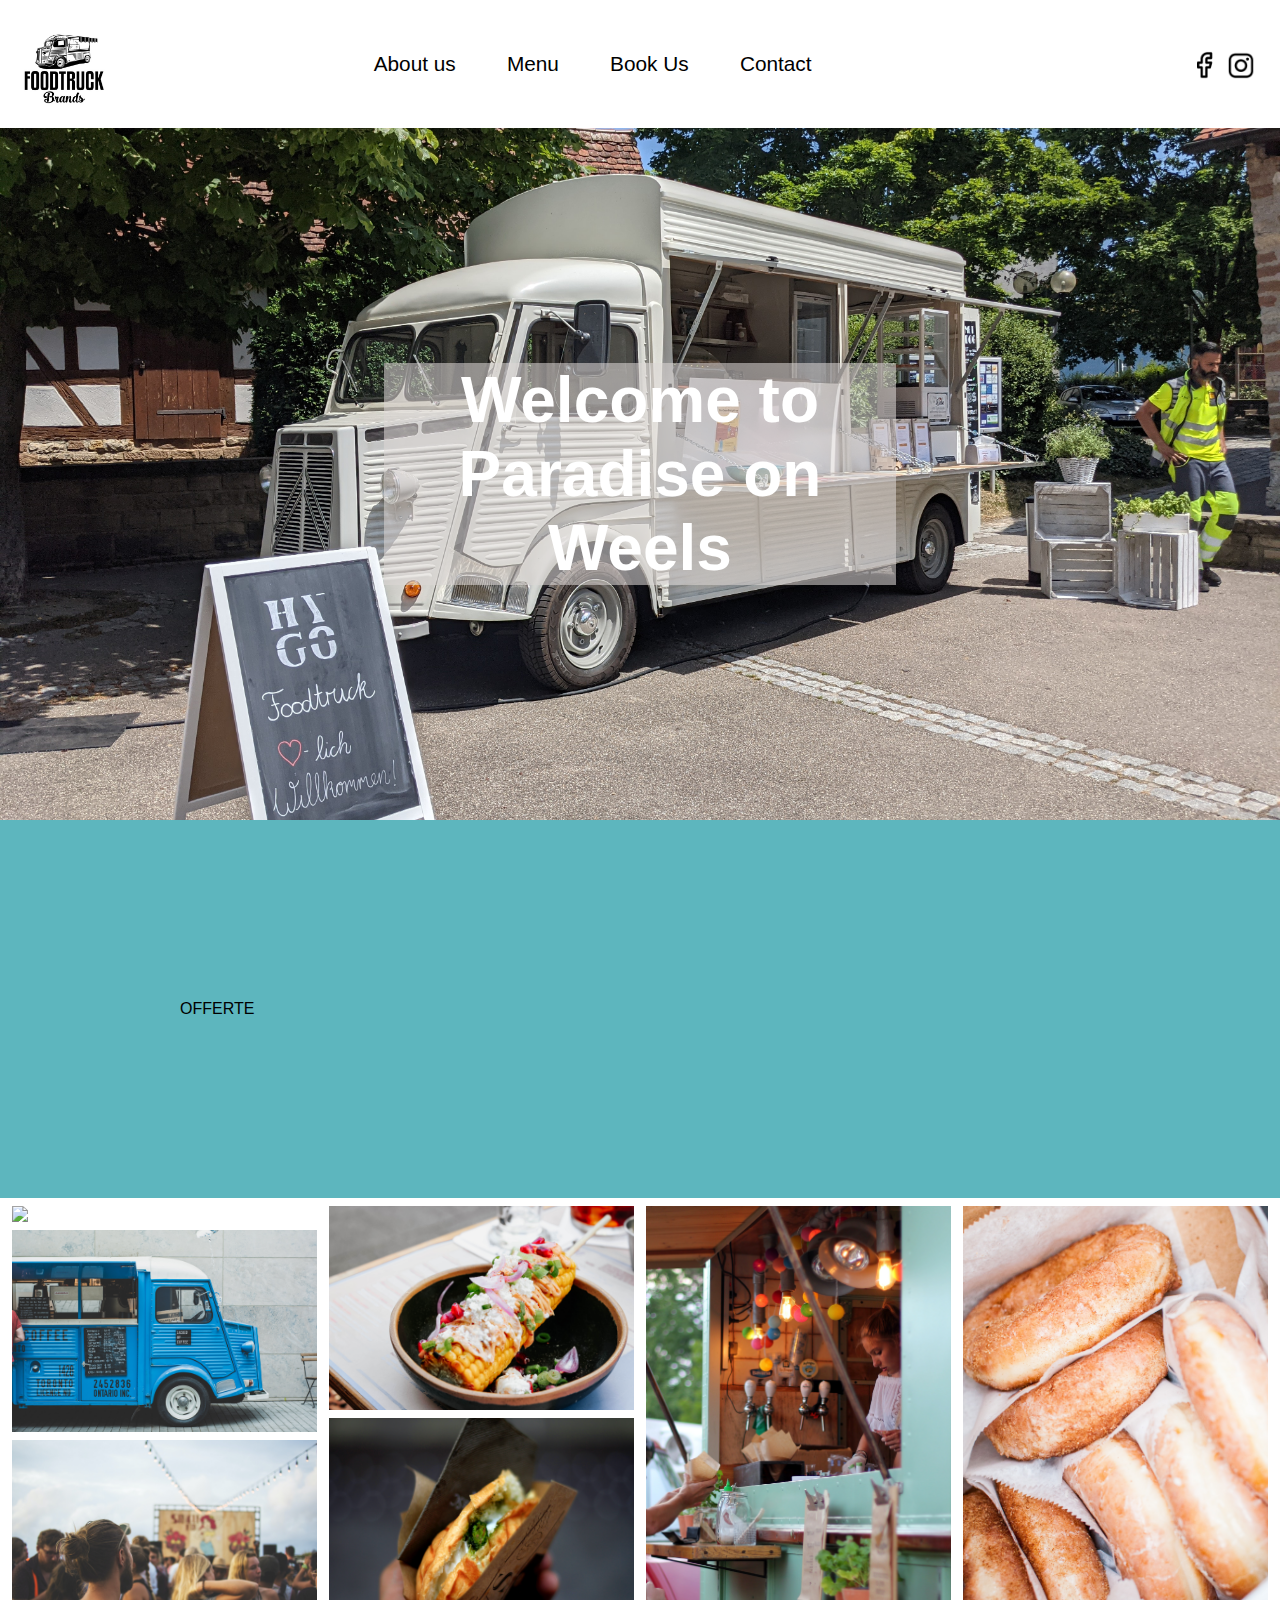
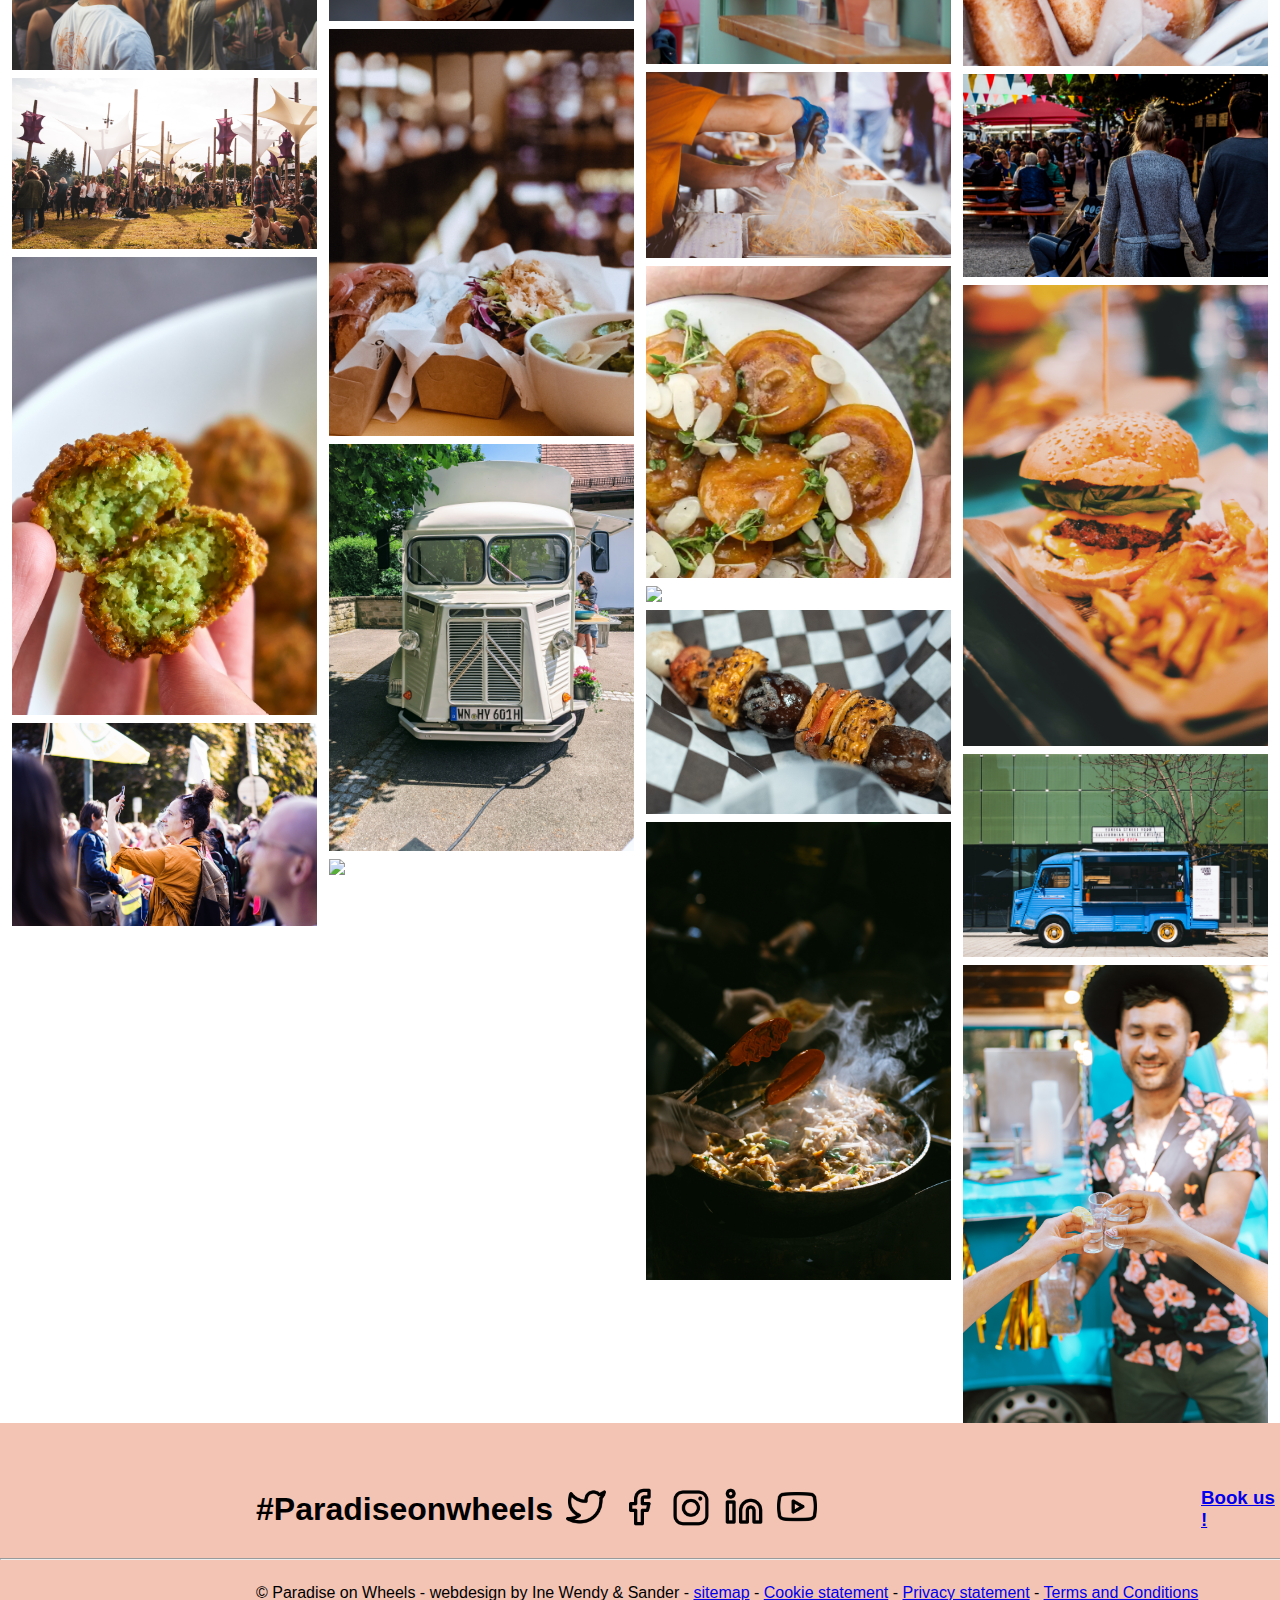
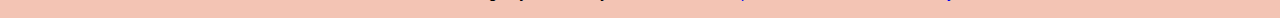
==== AboutUs.html @ 6e9f5b01 "added footer" ====
<!DOCTYPE html>
<html lang="en">
<head>
    <meta charset="UTF-8">
    <meta http-equiv="X-UA-Compatible" content="IE=edge">
    <meta name="viewport" content="width=device-width, initial-scale=1.0">
    <title>About Us</title>
    <link rel="stylesheet" href="Stylesheets/style.css">
    <link rel="stylesheet" href="Stylesheets/AboutUs.css">
</head>
<body>
    <header>
        <div class="flex">
            <img src="Assets/logovoornu.jpg" alt="logo" class="logo">
            <nav>
                <!--icon of logo voor home hier-->
                <a href="AboutUs.html">About us</a>
                <a href ="Menu.html">Menu</a>
                <a href="BookUs.html">Book Us</a>
                <a href="Contact.html">Contact</a>
                <div class="icons">
                    <a href="https://www.facebook.com" target="_blank"><img src="Assets/facebook.png" alt="facebook icon"></a>
                    <a href="https://www.instagram.com" target="_blank"><img src="Assets/instagram.png" alt="instagram icon"></a>
                </div>
            </nav>
        </div>
        <div id="headerpic">
            <h1>Welcome to Paradise on Weels</h1>
        </div>
    </header>
    
    <div class="offerte">
        OFFERTE
    </div>
    
    <!-- sfeer foto's-->
   
    <div class="row">
        <div class="column">
          <img src="Assets/oliver-sjostrom-QXVxgECGUsA-unsplash.jpg">
          <img src="Assets/nick-hillier-ozKgHSxluxQ-unsplash.jpg">
          <img src="Assets/marvin-meyer-IB5bld_weak-unsplash.jpg">
          <img src="Assets/lukas-eggers-FeZONkznico-unsplash.jpg">
          <img src="Assets/anton-AYzrPU_zy7E-unsplash.jpg">
          <img src="Assets/pauline-loroy-0M-e5upldIE-unsplash.jpg">
        </div>
        <div class="column">
          <img src="Assets/micheile-dot-com-0fyS-gk0h4w-unsplash.jpg">
          <img src="Assets/lluis-domingo-z5UMFvTVXZg-unsplash.jpg">
          <img src="Assets/rehina-sultanova-YixJ3oRHlVc-unsplash.jpg">
          <img src="Assets/foodtruck2.jpg">
          <img src="Assets/pexels-rodnae-productions-5779888.jpg">
        </div>
        <div class="column">
          <img src="Assets/micheile-dot-com-7NFwwp-vZk8-unsplash.jpg">
          <img src="Assets/clem-onojeghuo-wiyl0_FGGKo-unsplash.jpg">
          <img src="Assets/41822e-7b5bba383ef94031ade95fb00c6cf876-mv2.jpg">
          <img src="Assets/dimitri-photography-jMgoWJKnBcw-unsplash.jpg">
          <img src="Assets/pexels-rodnae-productions-5779822.jpg">
          <img src="Assets/pexels-daria-shevtsova-3626606.jpg">
        </div>
        <div class="column">
          <img src="Assets/james-trenda-vLHM7e8Bsck-unsplash.jpg">
          <img src="Assets/nataniel-susantoputra-rJctOLt1CAQ-unsplash.jpg">
          <img src="Assets/al-nik-K0mrkZiTbfQ-unsplash.jpg">
          <img src="Assets/revolt-geeZzrAXyMQ-unsplash.jpg">
          <img src="Assets/pexels-mikhail-nilov-8920154.jpg">

        </div>
      </div>
    <footer>
      <div class="footerTop">
        
          
            <h1>#Paradiseonwheels</h1>
            <a href="https://www.twitter.com" target="_blank"><img src="Assets/twitter_social_icon.png" alt="Twitter icon"></a>
            <a href="https://www.facebook.com" target="_blank"><img src="Assets/facebook.png" alt="facebook icon"></a>
            <a href="https://www.instagram.com" target="_blank"><img src="Assets/instagram.png" alt="instagram icon"></a>
            <a href="https://www.linkedin.com" target="_blank"><img src="Assets/linkedin_social_icon.png" alt="Linkedin icon"></a>
            <a href="https://www.youtube.com" target="_blank"><img src="Assets/youtube_video_icon.png" alt="youtube icon"></a>
            <a href="BookUs.html"><h3>Book us !</h3></a>
            
          
          
            
          
        
      </div>
      <hr>
      <div class="footerBottom">
        <p>	&#169; Paradise on Wheels - webdesign by Ine Wendy 	&#38; Sander 	&#45;
          <a href="#">sitemap</a> 	&#45; <a href="#">Cookie statement</a> 	&#45; <a href="#">Privacy statement</a> 	&#45; 
          <a href="#">Terms and Conditions</a>
        </p>
      </div>
    </footer>
      
      
</body>
</html>
---- Stylesheets/style.css ----
body {
  scroll-behavior: smooth;
  margin: 0;
  font-family: Roboto, sans-serif;
  /*footer{
      padding-top: 1%;
      color: rgba(115, 22, 41, 0.707);
      background-color: white;
      ul{
          margin-left: auto;
          margin-right: auto;
          width: 55%;
          li{
              list-style: none;
              margin-left: 10%;
              display: inline;
          }
      }
      div{
          margin-left: auto;
          margin-right: auto;
          width: 14%;
          img{
          width: 20%;
          }

      }
      p{
          text-align: center;
          color: black;
      }
  }*/
}
body header {
  width: 100%;
}
body header .flex {
  display: flex;
}
body header img {
  width: 35%;
  margin-right: 10%;
}
body header nav {
  width: 80%;
  margin-left: 7%;
  padding-top: 4%;
}
body header nav a {
  text-decoration: none;
  color: black;
  margin-left: 1%;
  padding: 2%;
  font-size: 1.3em;
}
body header nav a:hover {
  background-color: rgb(218, 84, 85);
  color: white;
  border-radius: 10%;
}
body header nav .icons {
  float: right;
  width: 10%;
}
body header nav .icons img {
  width: 30%;
  padding: 0;
  margin: 0;
  margin-left: 0.5%;
}
body header h1 {
  color: white;
  font-weight: 600;
  background-color: rgba(219, 214, 212, 0.569);
  font-size: 4em;
  text-align: center;
  margin-right: auto;
  margin-left: auto;
  width: 40%;
}
body header #headerpic {
  padding-top: 15%;
  background-image: url(../Assets/foodtruck.jpeg);
  min-height: 500px;
  background-attachment: fixed;
  background-position: center;
  background-repeat: no-repeat;
  background-size: cover;
}
body header #headerpic img {
  width: 5%;
  margin-left: auto;
  margin-right: auto;
  display: block;
}
body section {
  background-color: rgb(243, 196, 180);
  height: 600px;
  margin-top: 0;
  padding-top: 2%;
}
body section h2 {
  margin-top: 15%;
  color: white;
  width: 30%;
  margin-left: auto;
  margin-right: auto;
  border-bottom: 1px solid;
  text-align: center;
  font-size: 2.4em;
}
body section p {
  width: 75%;
  padding-top: 2%;
  margin: 0 auto;
  text-align: center;
}/*# sourceMappingURL=style.css.map */
---- Stylesheets/AboutUs.css ----
body .logo {
  width: 10%;
}
body .offerte {
  background-color: rgb(93, 182, 190);
  width: 100%;
  padding: 20vh;
}
body .row {
  margin: 0;
  display: flex;
  flex-wrap: wrap;
  padding: 0 4px;
  justify-content: space-evenly;
  /* Responsive layout - makes a two column-layout instead of four columns */
  /* Responsive layout - makes the two columns stack on top of each other instead of next to each other */
}
body .row .column {
  flex: 25%;
  max-width: 24%;
  padding: 0 4px;
}
body .row .column img {
  margin-top: 8px;
  vertical-align: middle;
  width: 100%;
}
@media screen and (max-width: 800px) {
  body .row .column {
    flex: 50%;
    max-width: 50%;
  }
  body .row .column img {
    margin-top: 8px;
    vertical-align: middle;
    width: 100%;
  }
}
@media screen and (max-width: 600px) {
  body .row .column {
    flex: 100%;
    max-width: 100%;
  }
  body .row .column img {
    margin-top: 8px;
    vertical-align: middle;
    width: 100%;
  }
}
body footer {
  display: flex;
  flex-direction: column;
  padding-top: 5vh;
  background-color: rgb(243, 196, 180);
}
body footer .footerTop {
  display: flex;
  flex-direction: row;
  vertical-align: middle;
  align-items: center;
  margin-left: 20vw;
}
body footer .footerTop a img {
  width: 40px;
  padding-left: 1vw;
}
body footer .footerTop h3 {
  margin-left: 30vw;
}
body footer hr {
  width: 100%;
  color: rgb(93, 182, 190);
}
body footer .footerBottom {
  display: flex;
  flex-direction: row;
  margin-left: 20vw;
}/*# sourceMappingURL=AboutUs.css.map */
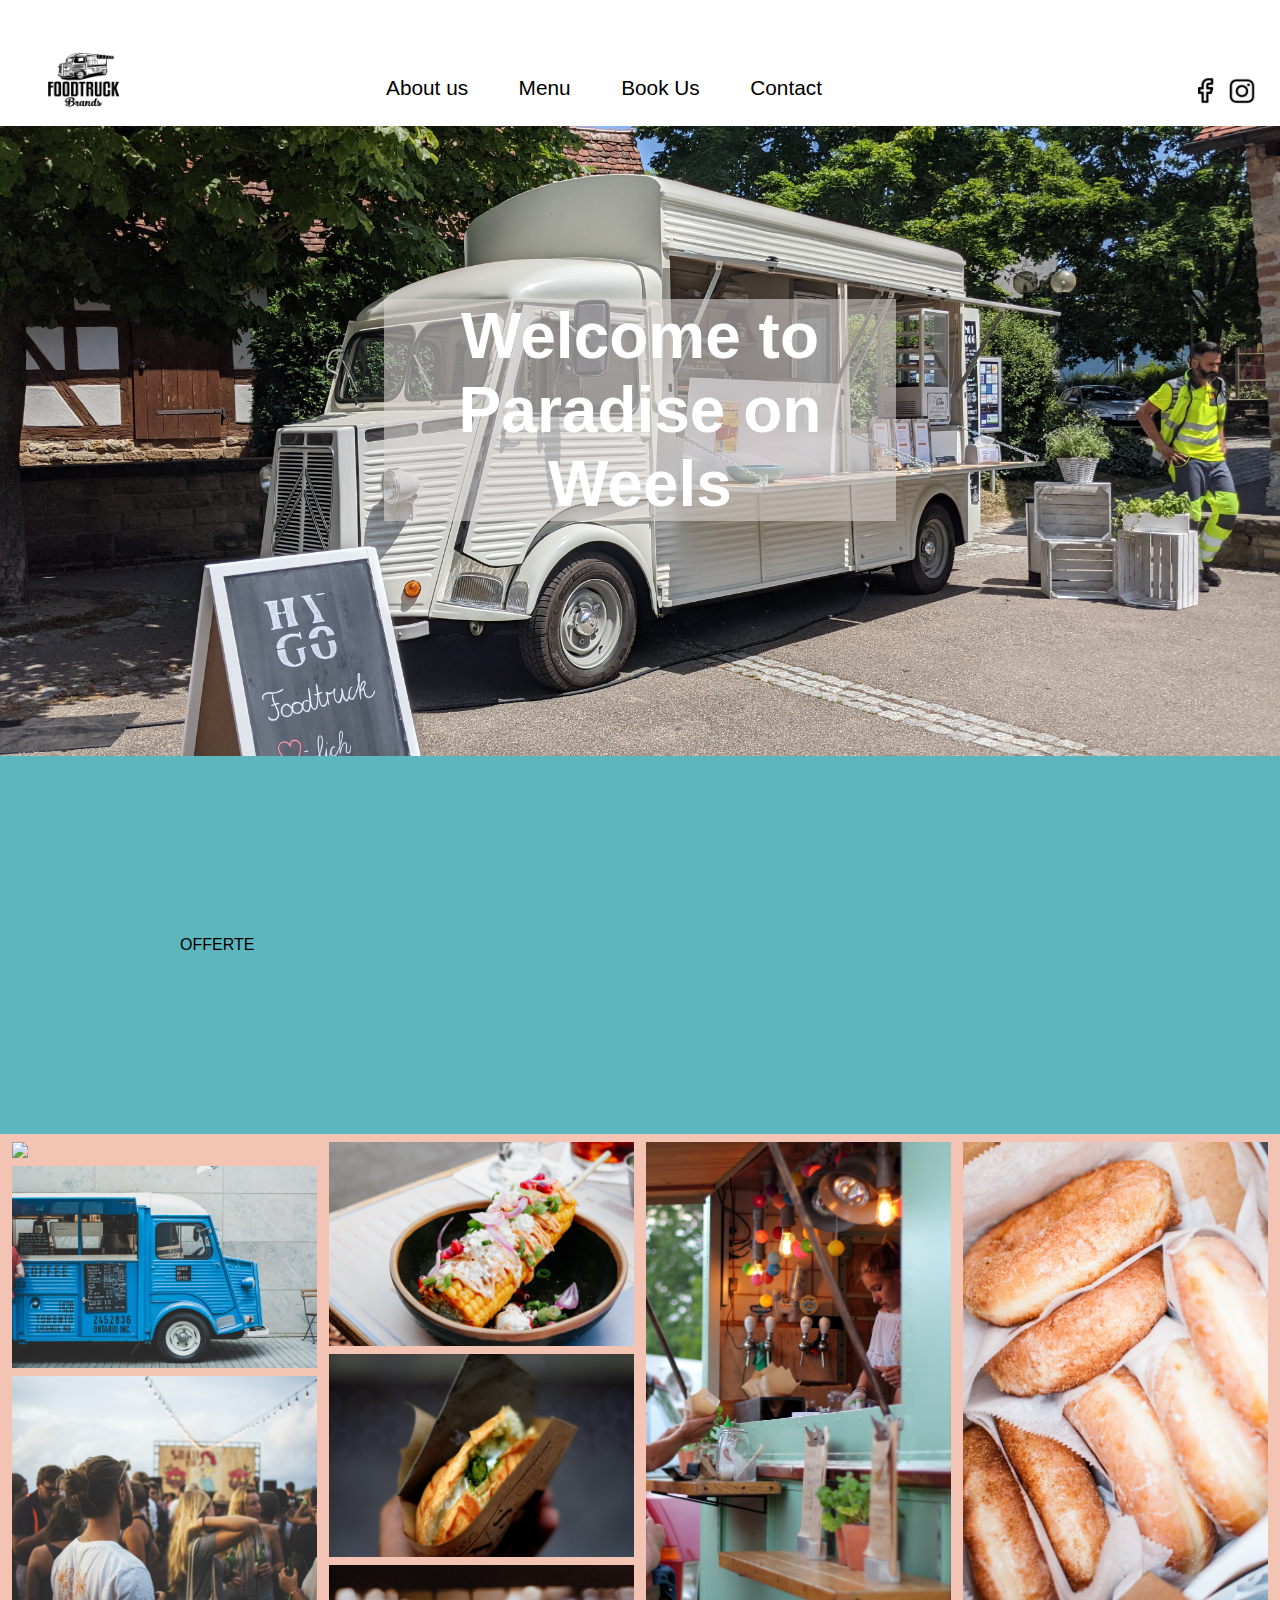
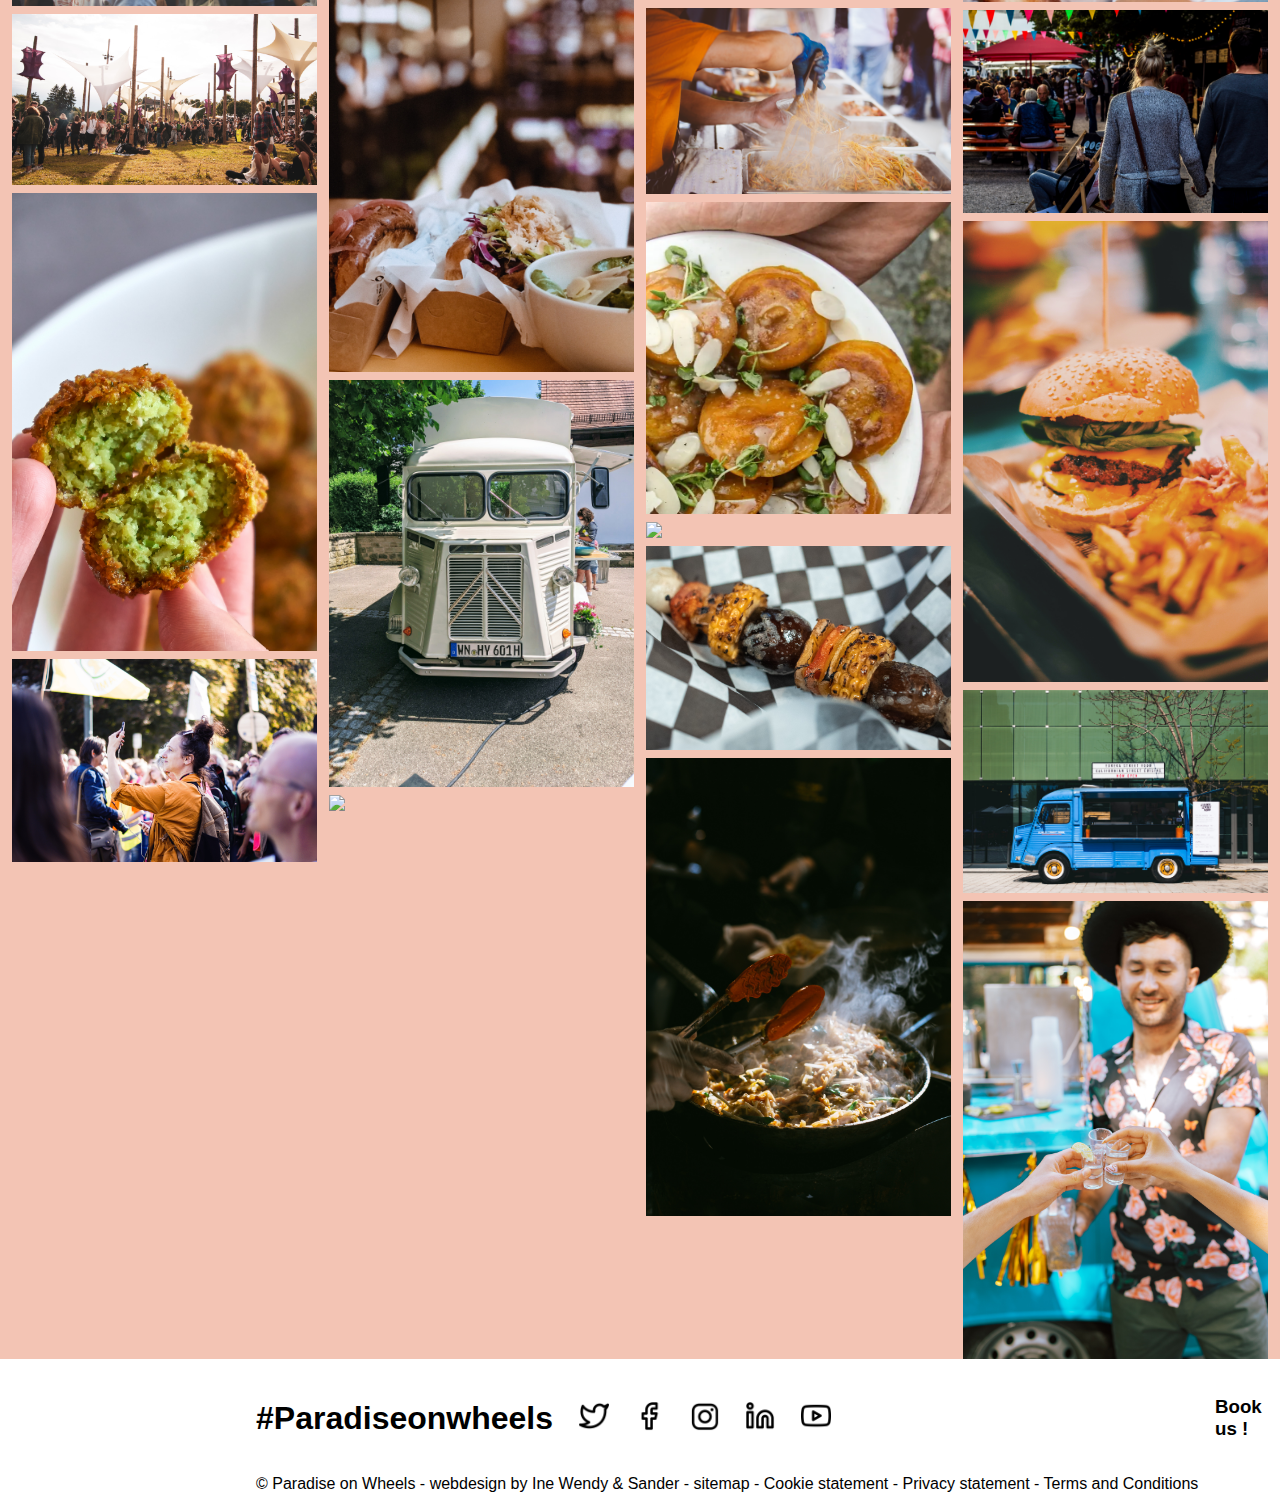
==== commit caf2af4e: "edit footer" ====
--- a/AboutUs.html
+++ b/AboutUs.html
@@ -79,14 +79,9 @@
             <a href="https://www.linkedin.com" target="_blank"><img src="Assets/linkedin_social_icon.png" alt="Linkedin icon"></a>
             <a href="https://www.youtube.com" target="_blank"><img src="Assets/youtube_video_icon.png" alt="youtube icon"></a>
             <a href="BookUs.html"><h3>Book us !</h3></a>
-            
-          
-          
-            
-          
+        
         
       </div>
-      <hr>
       <div class="footerBottom">
         <p>	&#169; Paradise on Wheels - webdesign by Ine Wendy 	&#38; Sander 	&#45;
           <a href="#">sitemap</a> 	&#45; <a href="#">Cookie statement</a> 	&#45; <a href="#">Privacy statement</a> 	&#45; 
--- a/Stylesheets/style.css
+++ b/Stylesheets/style.css
@@ -1,5 +1,4 @@
 body {
-  scroll-behavior: smooth;
   margin: 0;
   font-family: Roboto, sans-serif;
   /*footer{
@@ -36,9 +35,15 @@
 }
 body header .flex {
   display: flex;
+  position: fixed;
+  background-color: white;
+  margin-top: 0;
+  padding-top: 2%;
+  height: 100px;
 }
 body header img {
-  width: 35%;
+  width: 24%;
+  padding-left: 2%;
   margin-right: 10%;
 }
 body header nav {
@@ -79,7 +84,7 @@
   width: 40%;
 }
 body header #headerpic {
-  padding-top: 15%;
+  padding-top: 20%;
   background-image: url(../Assets/foodtruck.jpeg);
   min-height: 500px;
   background-attachment: fixed;
--- a/Stylesheets/AboutUs.css
+++ b/Stylesheets/AboutUs.css
@@ -12,6 +12,7 @@
   flex-wrap: wrap;
   padding: 0 4px;
   justify-content: space-evenly;
+  background-color: rgb(243, 196, 180);
   /* Responsive layout - makes a two column-layout instead of four columns */
   /* Responsive layout - makes the two columns stack on top of each other instead of next to each other */
 }
@@ -50,8 +51,7 @@
 body footer {
   display: flex;
   flex-direction: column;
-  padding-top: 5vh;
-  background-color: rgb(243, 196, 180);
+  padding-top: 2vh;
 }
 body footer .footerTop {
   display: flex;
@@ -60,19 +60,23 @@
   align-items: center;
   margin-left: 20vw;
 }
+body footer .footerTop a {
+  text-decoration: none;
+  color: black;
+}
 body footer .footerTop a img {
-  width: 40px;
-  padding-left: 1vw;
+  width: 30px;
+  padding-left: 2vw;
 }
 body footer .footerTop h3 {
   margin-left: 30vw;
-}
-body footer hr {
-  width: 100%;
-  color: rgb(93, 182, 190);
 }
 body footer .footerBottom {
   display: flex;
   flex-direction: row;
   margin-left: 20vw;
+}
+body footer .footerBottom a {
+  text-decoration: none;
+  color: black;
 }/*# sourceMappingURL=AboutUs.css.map */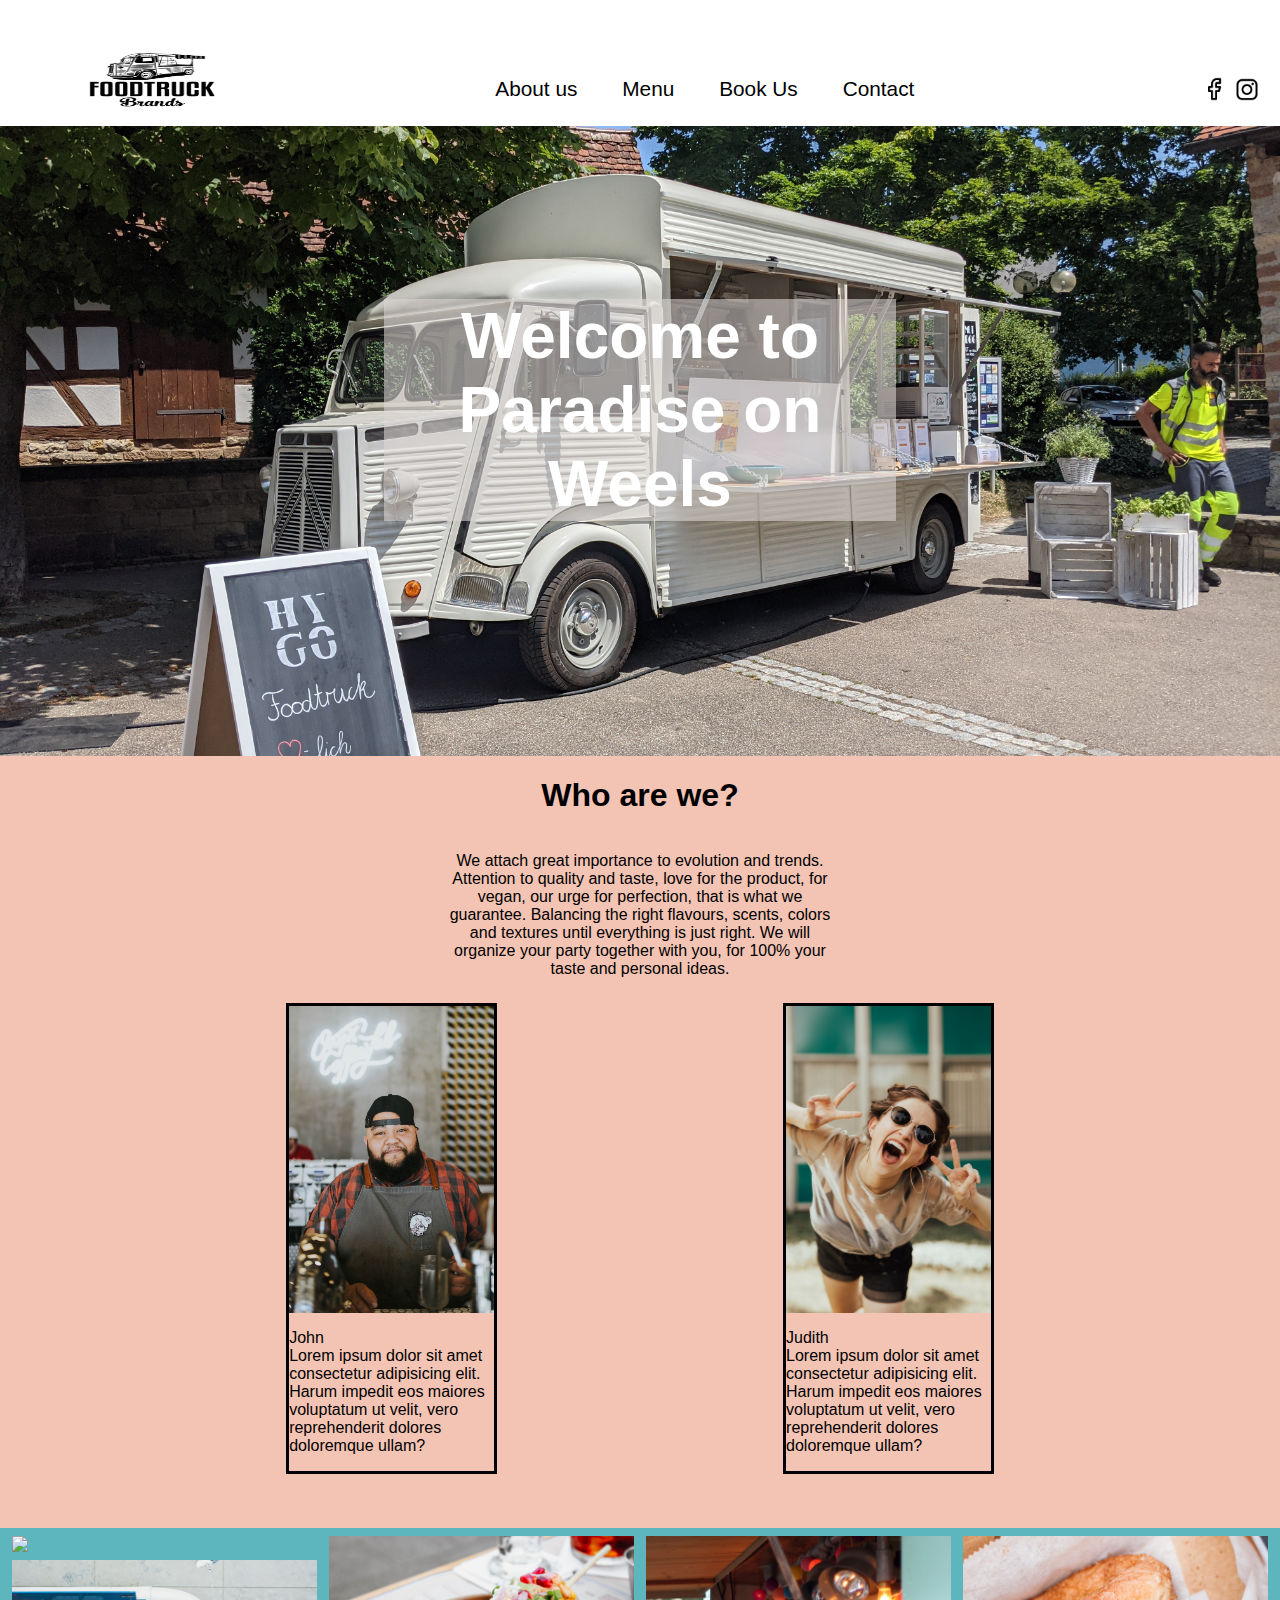
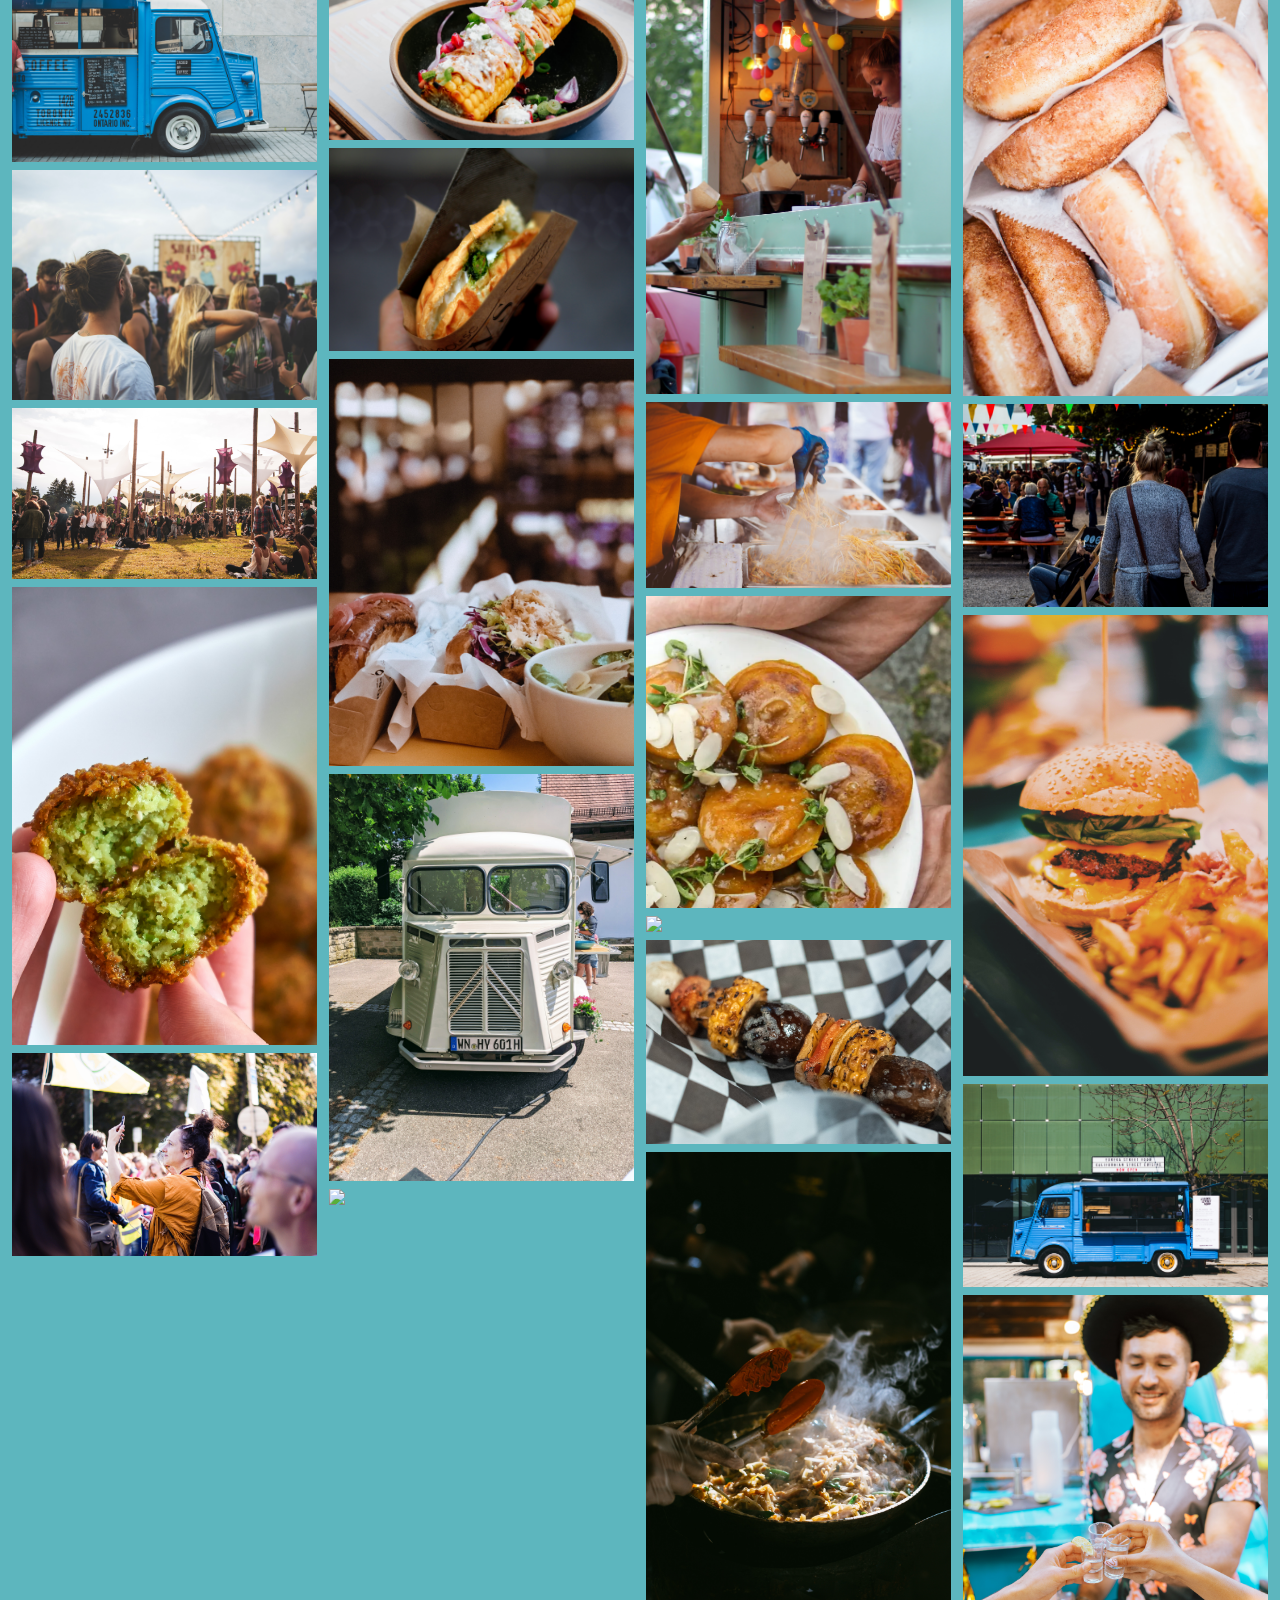
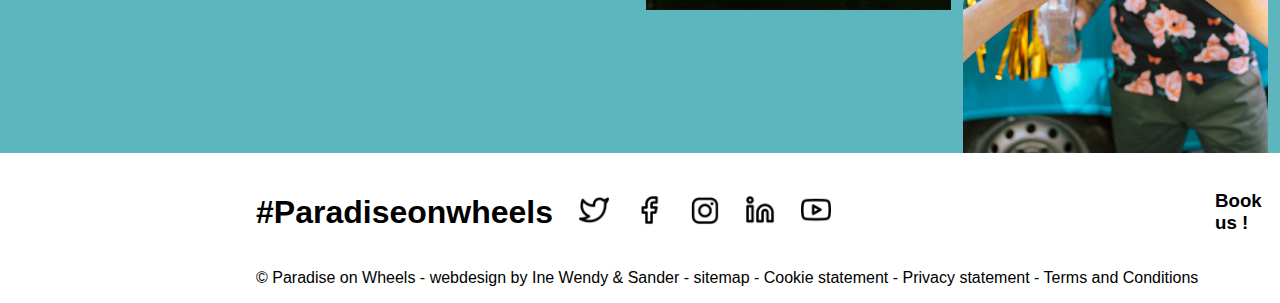
==== commit 9714bedb: "added text about us" ====
--- a/AboutUs.html
+++ b/AboutUs.html
@@ -28,9 +28,22 @@
             <h1>Welcome to Paradise on Weels</h1>
         </div>
     </header>
-    
-    <div class="offerte">
-        OFFERTE
+
+    <div class="whoAreWe">
+      <h1 class="aboutTitle">Who are we?</h1>
+      <p class="aboutText">We attach great importance to evolution and trends. Attention to quality and taste, love for the product, for vegan, our urge for perfection, that is what we guarantee. Balancing the right flavours, scents, colors and textures until everything is just right. We will organize your party together with you, for 100% your taste and personal ideas.</p>
+      <div class="cardSpace">
+        <div class="personCard">
+          <img src="Assets/brooke-cagle-WfV4KscvvBQ-unsplash.jpg" alt="The chef">
+          <p><span>John</span><br> Lorem ipsum dolor sit amet consectetur adipisicing elit. Harum impedit eos maiores voluptatum ut velit, vero reprehenderit dolores doloremque ullam?</p> 
+        </div>
+        <div class="personCard">
+          <img src="Assets/brooke-cagle-oTweoxMKdkA-unsplash.jpg" alt="The chef">
+          <p><span>Judith</span><br> Lorem ipsum dolor sit amet consectetur adipisicing elit. Harum impedit eos maiores voluptatum ut velit, vero reprehenderit dolores doloremque ullam?</p>
+        </div>
+      </div>
+      
+      
     </div>
     
     <!-- sfeer foto's-->
--- a/Stylesheets/style.css
+++ b/Stylesheets/style.css
@@ -2,38 +2,42 @@
   margin: 0;
   font-family: Roboto, sans-serif;
   /*footer{
-      padding-top: 1%;
-      color: rgba(115, 22, 41, 0.707);
-      background-color: white;
-      ul{
-          margin-left: auto;
-          margin-right: auto;
-          width: 55%;
-          li{
-              list-style: none;
-              margin-left: 10%;
-              display: inline;
-          }
-      }
-      div{
-          margin-left: auto;
-          margin-right: auto;
-          width: 14%;
-          img{
-          width: 20%;
-          }
+            padding-top: 1%;
+            color: rgba(115, 22, 41, 0.707);
+            background-color: white;
+            ul{
+                margin-left: auto;
+                margin-right: auto;
+                width: 55%;
+                li{
+                    list-style: none;
+                    margin-left: 10%;
+                    display: inline;
+                }
+            }
+            div{
+                margin-left: auto;
+                margin-right: auto;
+                width: 14%;
+                img{
+                width: 20%;
+                }
 
-      }
-      p{
-          text-align: center;
-          color: black;
-      }
-  }*/
+            }
+            p{
+                text-align: center;
+                color: black;
+            }
+        }*/
 }
+
 body header {
   width: 100%;
 }
+
 body header .flex {
+  display: -webkit-box;
+  display: -ms-flexbox;
   display: flex;
   position: fixed;
   background-color: white;
@@ -41,16 +45,19 @@
   padding-top: 2%;
   height: 100px;
 }
-body header img {
-  width: 24%;
-  padding-left: 2%;
+
+body header .logo {
+  width: 20%;
+  padding-left: 4%;
   margin-right: 10%;
 }
+
 body header nav {
   width: 80%;
   margin-left: 7%;
   padding-top: 4%;
 }
+
 body header nav a {
   text-decoration: none;
   color: black;
@@ -58,21 +65,25 @@
   padding: 2%;
   font-size: 1.3em;
 }
+
 body header nav a:hover {
-  background-color: rgb(218, 84, 85);
+  background-color: #da5455;
   color: white;
   border-radius: 10%;
 }
+
 body header nav .icons {
   float: right;
   width: 10%;
 }
+
 body header nav .icons img {
   width: 30%;
   padding: 0;
   margin: 0;
   margin-left: 0.5%;
 }
+
 body header h1 {
   color: white;
   font-weight: 600;
@@ -83,6 +94,7 @@
   margin-left: auto;
   width: 40%;
 }
+
 body header #headerpic {
   padding-top: 20%;
   background-image: url(../Assets/foodtruck.jpeg);
@@ -92,18 +104,21 @@
   background-repeat: no-repeat;
   background-size: cover;
 }
+
 body header #headerpic img {
   width: 5%;
   margin-left: auto;
   margin-right: auto;
   display: block;
 }
+
 body section {
-  background-color: rgb(243, 196, 180);
+  background-color: #f3c4b4;
   height: 600px;
   margin-top: 0;
   padding-top: 2%;
 }
+
 body section h2 {
   margin-top: 15%;
   color: white;
@@ -114,9 +129,11 @@
   text-align: center;
   font-size: 2.4em;
 }
+
 body section p {
   width: 75%;
   padding-top: 2%;
   margin: 0 auto;
   text-align: center;
-}/*# sourceMappingURL=style.css.map */+}
+/*# sourceMappingURL=style.css.map */--- a/Stylesheets/AboutUs.css
+++ b/Stylesheets/AboutUs.css
@@ -1,10 +1,41 @@
 body .logo {
   width: 10%;
 }
-body .offerte {
-  background-color: rgb(93, 182, 190);
-  width: 100%;
-  padding: 20vh;
+body .whoAreWe {
+  display: flex;
+  flex-direction: column;
+  justify-content: center;
+  background-color: rgb(243, 196, 180);
+}
+body .whoAreWe .aboutTitle {
+  display: flex;
+  justify-content: center;
+}
+body .whoAreWe .aboutText {
+  display: flex;
+  width: 30vw;
+  text-align: center;
+  margin-left: auto;
+  margin-right: auto;
+}
+body .whoAreWe .cardSpace {
+  display: flex;
+  flex-direction: row;
+  justify-content: space-evenly;
+  padding-bottom: 6vh;
+  padding-top: 1vh;
+}
+body .whoAreWe .cardSpace .personCard {
+  border-color: black;
+  border-style: solid;
+  padding-top: 0px;
+  padding-bottom: 0px;
+  display: flex;
+  flex-direction: column;
+  width: 16vw;
+}
+body .whoAreWe .cardSpace .personCard img {
+  width: 16vw;
 }
 body .row {
   margin: 0;
@@ -12,7 +43,7 @@
   flex-wrap: wrap;
   padding: 0 4px;
   justify-content: space-evenly;
-  background-color: rgb(243, 196, 180);
+  background-color: rgb(93, 182, 190);
   /* Responsive layout - makes a two column-layout instead of four columns */
   /* Responsive layout - makes the two columns stack on top of each other instead of next to each other */
 }
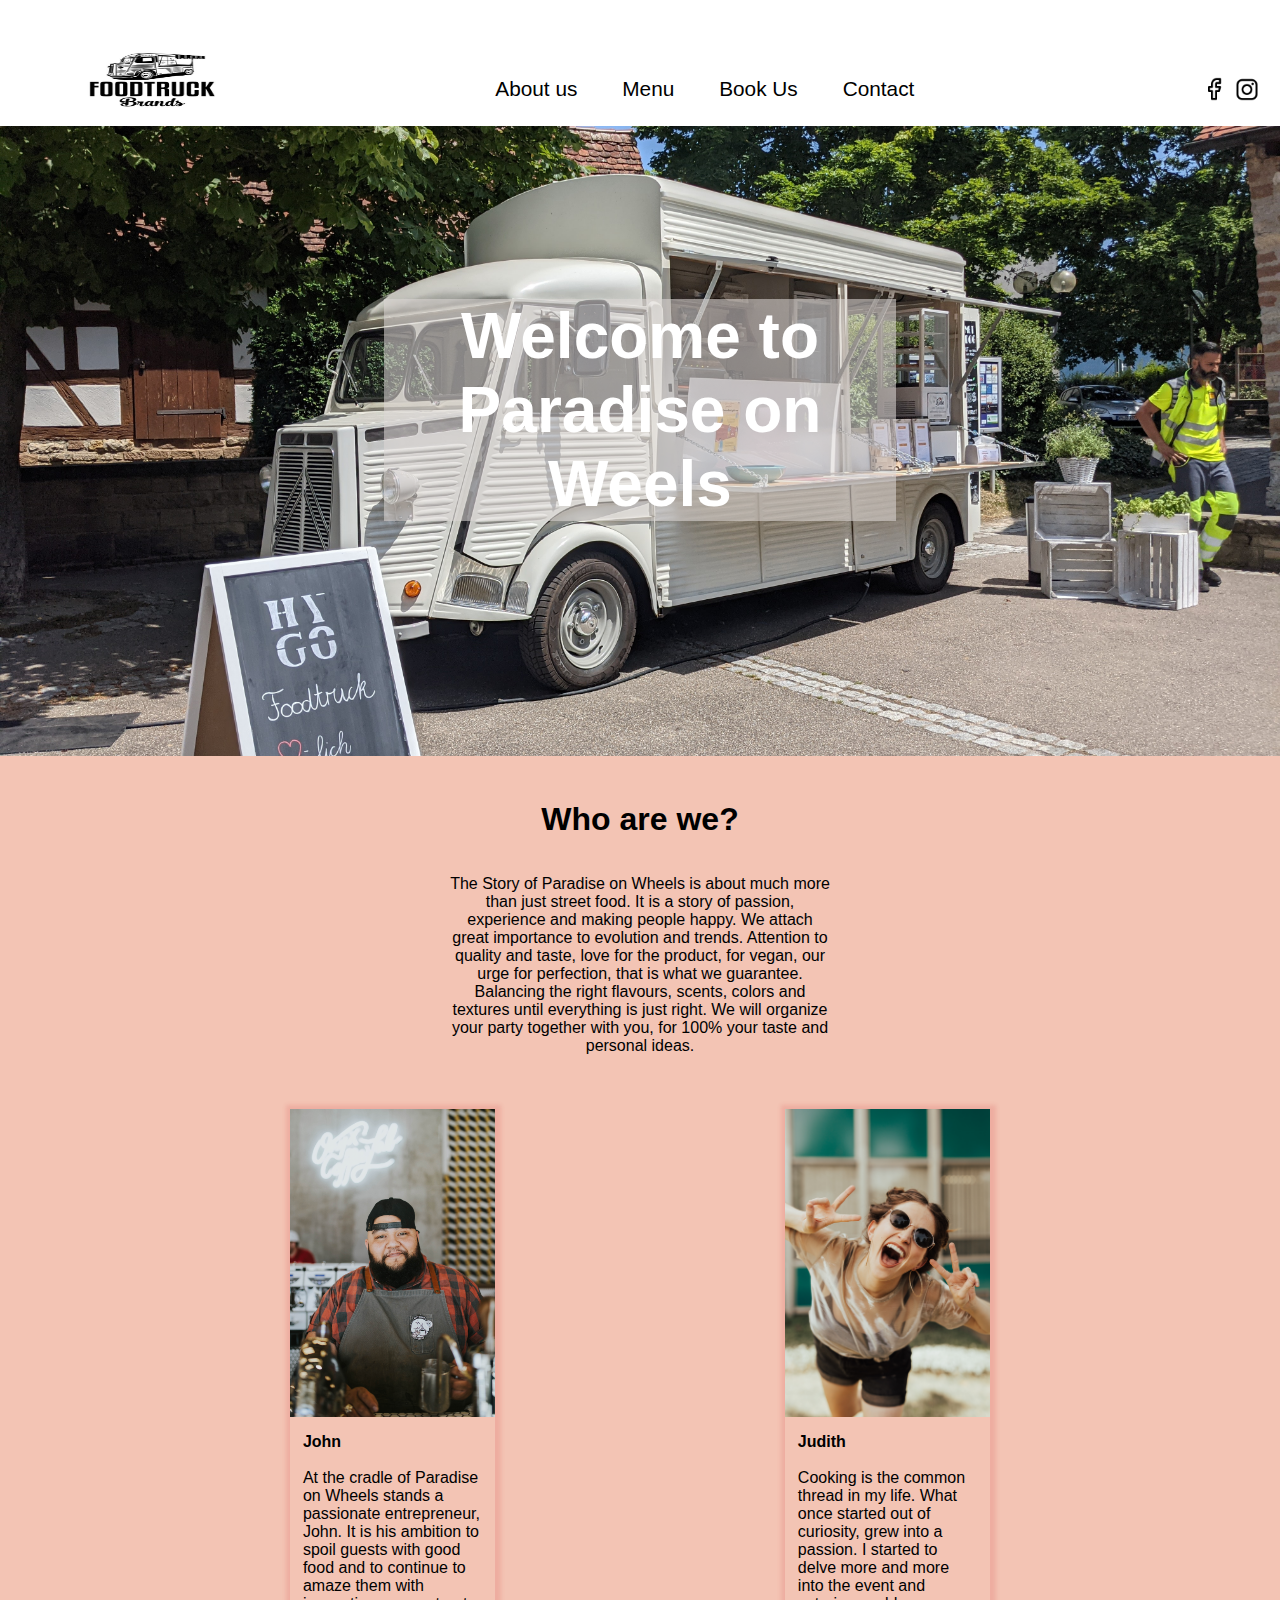
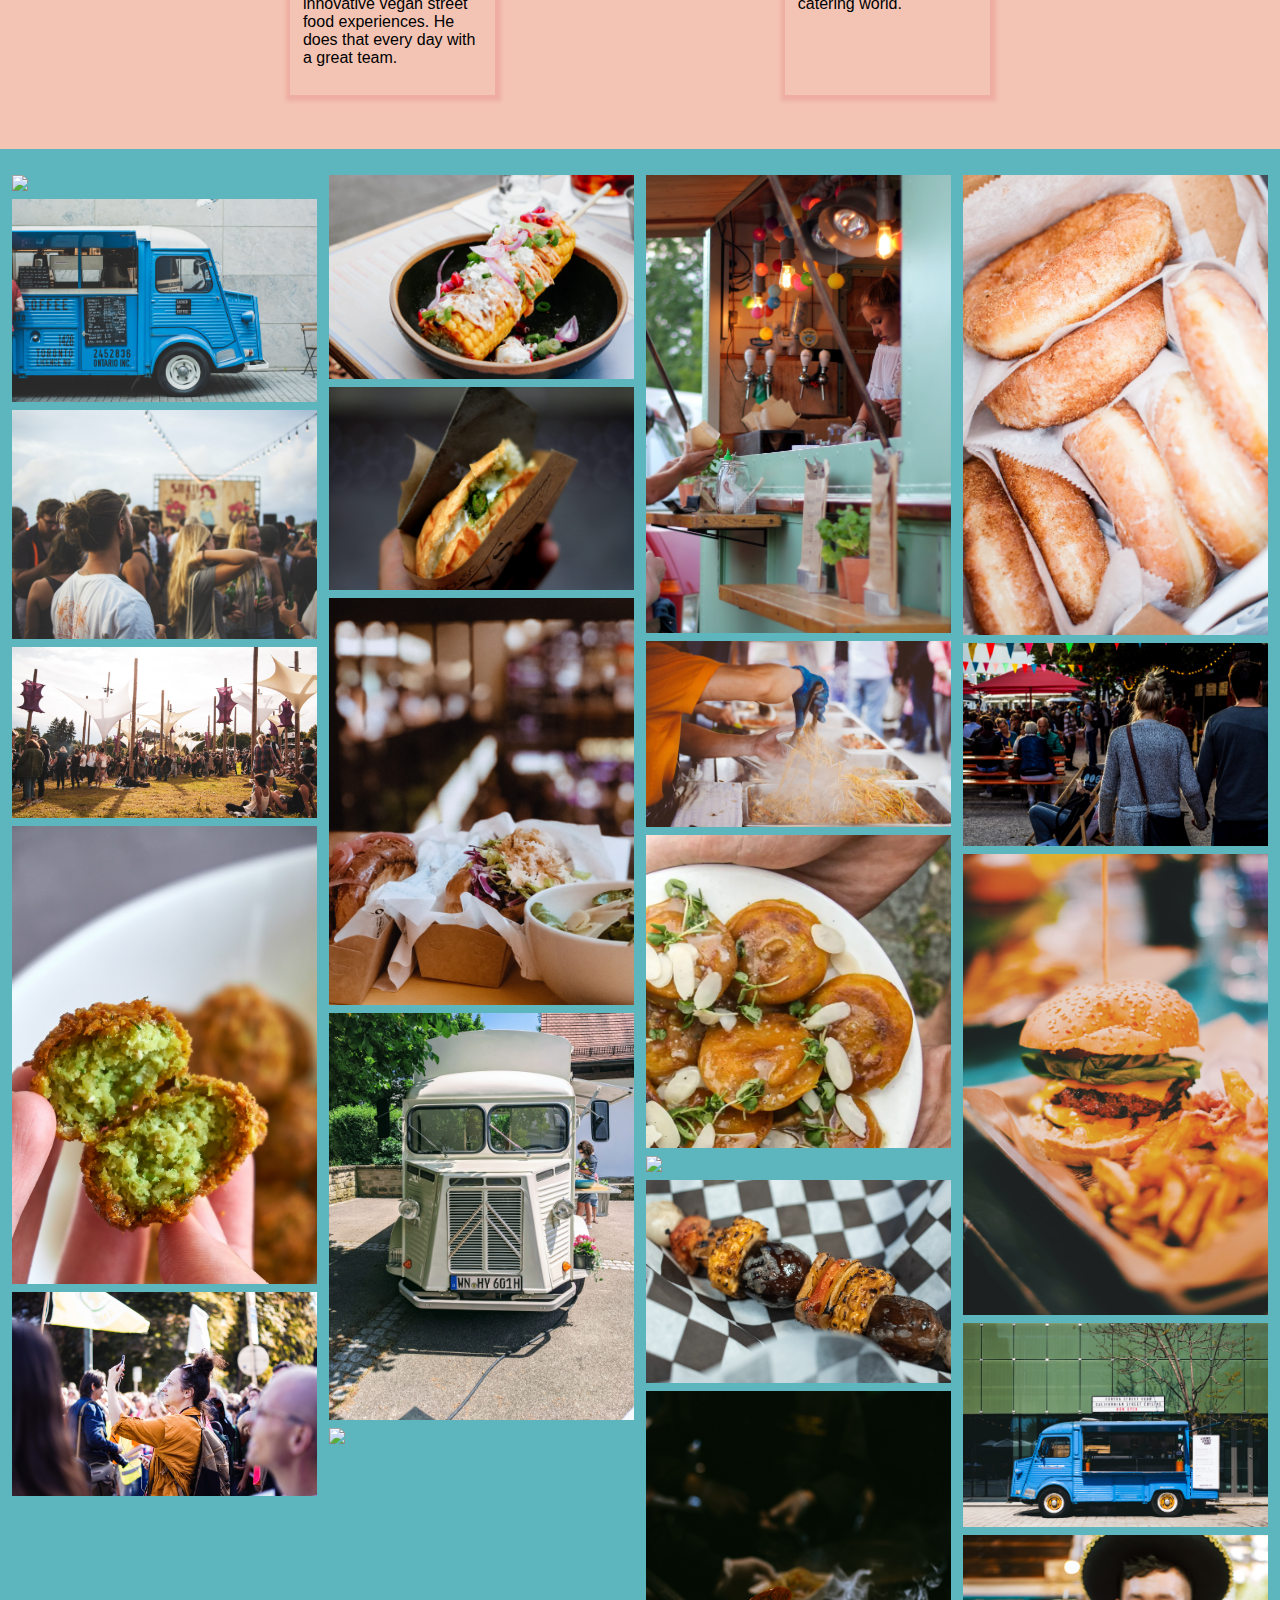
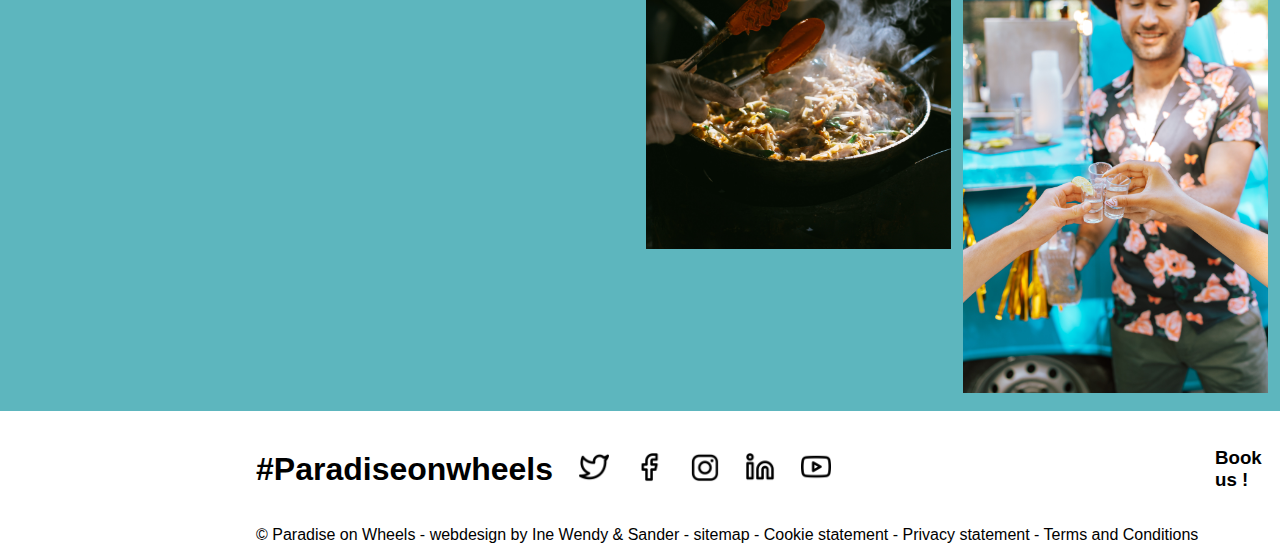
==== commit 4a2af0dd: "who are we" ====
--- a/AboutUs.html
+++ b/AboutUs.html
@@ -31,15 +31,15 @@
 
     <div class="whoAreWe">
       <h1 class="aboutTitle">Who are we?</h1>
-      <p class="aboutText">We attach great importance to evolution and trends. Attention to quality and taste, love for the product, for vegan, our urge for perfection, that is what we guarantee. Balancing the right flavours, scents, colors and textures until everything is just right. We will organize your party together with you, for 100% your taste and personal ideas.</p>
+      <p class="aboutText">The Story of Paradise on Wheels is about much more than just street food. It is a story of passion, experience and making people happy. We attach great importance to evolution and trends. Attention to quality and taste, love for the product, for vegan, our urge for perfection, that is what we guarantee. Balancing the right flavours, scents, colors and textures until everything is just right. We will organize your party together with you, for 100% your taste and personal ideas.</p>
       <div class="cardSpace">
         <div class="personCard">
           <img src="Assets/brooke-cagle-WfV4KscvvBQ-unsplash.jpg" alt="The chef">
-          <p><span>John</span><br> Lorem ipsum dolor sit amet consectetur adipisicing elit. Harum impedit eos maiores voluptatum ut velit, vero reprehenderit dolores doloremque ullam?</p> 
+          <p><span>John</span><br>At the cradle of Paradise on Wheels stands a passionate entrepreneur, John. It is his ambition to spoil guests with good food and to continue to amaze them with innovative vegan street food experiences. He does that every day with a great team.</p> 
         </div>
         <div class="personCard">
           <img src="Assets/brooke-cagle-oTweoxMKdkA-unsplash.jpg" alt="The chef">
-          <p><span>Judith</span><br> Lorem ipsum dolor sit amet consectetur adipisicing elit. Harum impedit eos maiores voluptatum ut velit, vero reprehenderit dolores doloremque ullam?</p>
+          <p><span>Judith</span><br>Cooking is the common thread in my life. What once started out of curiosity, grew into a passion. I started to delve more and more into the event and catering world.</p>
         </div>
       </div>
       
--- a/Stylesheets/AboutUs.css
+++ b/Stylesheets/AboutUs.css
@@ -10,6 +10,7 @@
 body .whoAreWe .aboutTitle {
   display: flex;
   justify-content: center;
+  margin-top: 5vh;
 }
 body .whoAreWe .aboutText {
   display: flex;
@@ -17,6 +18,7 @@
   text-align: center;
   margin-left: auto;
   margin-right: auto;
+  margin-bottom: 5vh;
 }
 body .whoAreWe .cardSpace {
   display: flex;
@@ -26,8 +28,7 @@
   padding-top: 1vh;
 }
 body .whoAreWe .cardSpace .personCard {
-  border-color: black;
-  border-style: solid;
+  box-shadow: 1px 1px 4px 5px rgba(218, 84, 85, 0.2);
   padding-top: 0px;
   padding-bottom: 0px;
   display: flex;
@@ -37,11 +38,22 @@
 body .whoAreWe .cardSpace .personCard img {
   width: 16vw;
 }
+body .whoAreWe .cardSpace .personCard p {
+  padding-left: 1vw;
+  padding-right: 1vw;
+  padding-bottom: 1vw;
+}
+body .whoAreWe .cardSpace .personCard p span {
+  display: flex;
+  margin-left: auto;
+  margin-right: auto;
+  font-weight: 700;
+}
 body .row {
   margin: 0;
   display: flex;
   flex-wrap: wrap;
-  padding: 0 4px;
+  padding: 2vh 4px;
   justify-content: space-evenly;
   background-color: rgb(93, 182, 190);
   /* Responsive layout - makes a two column-layout instead of four columns */
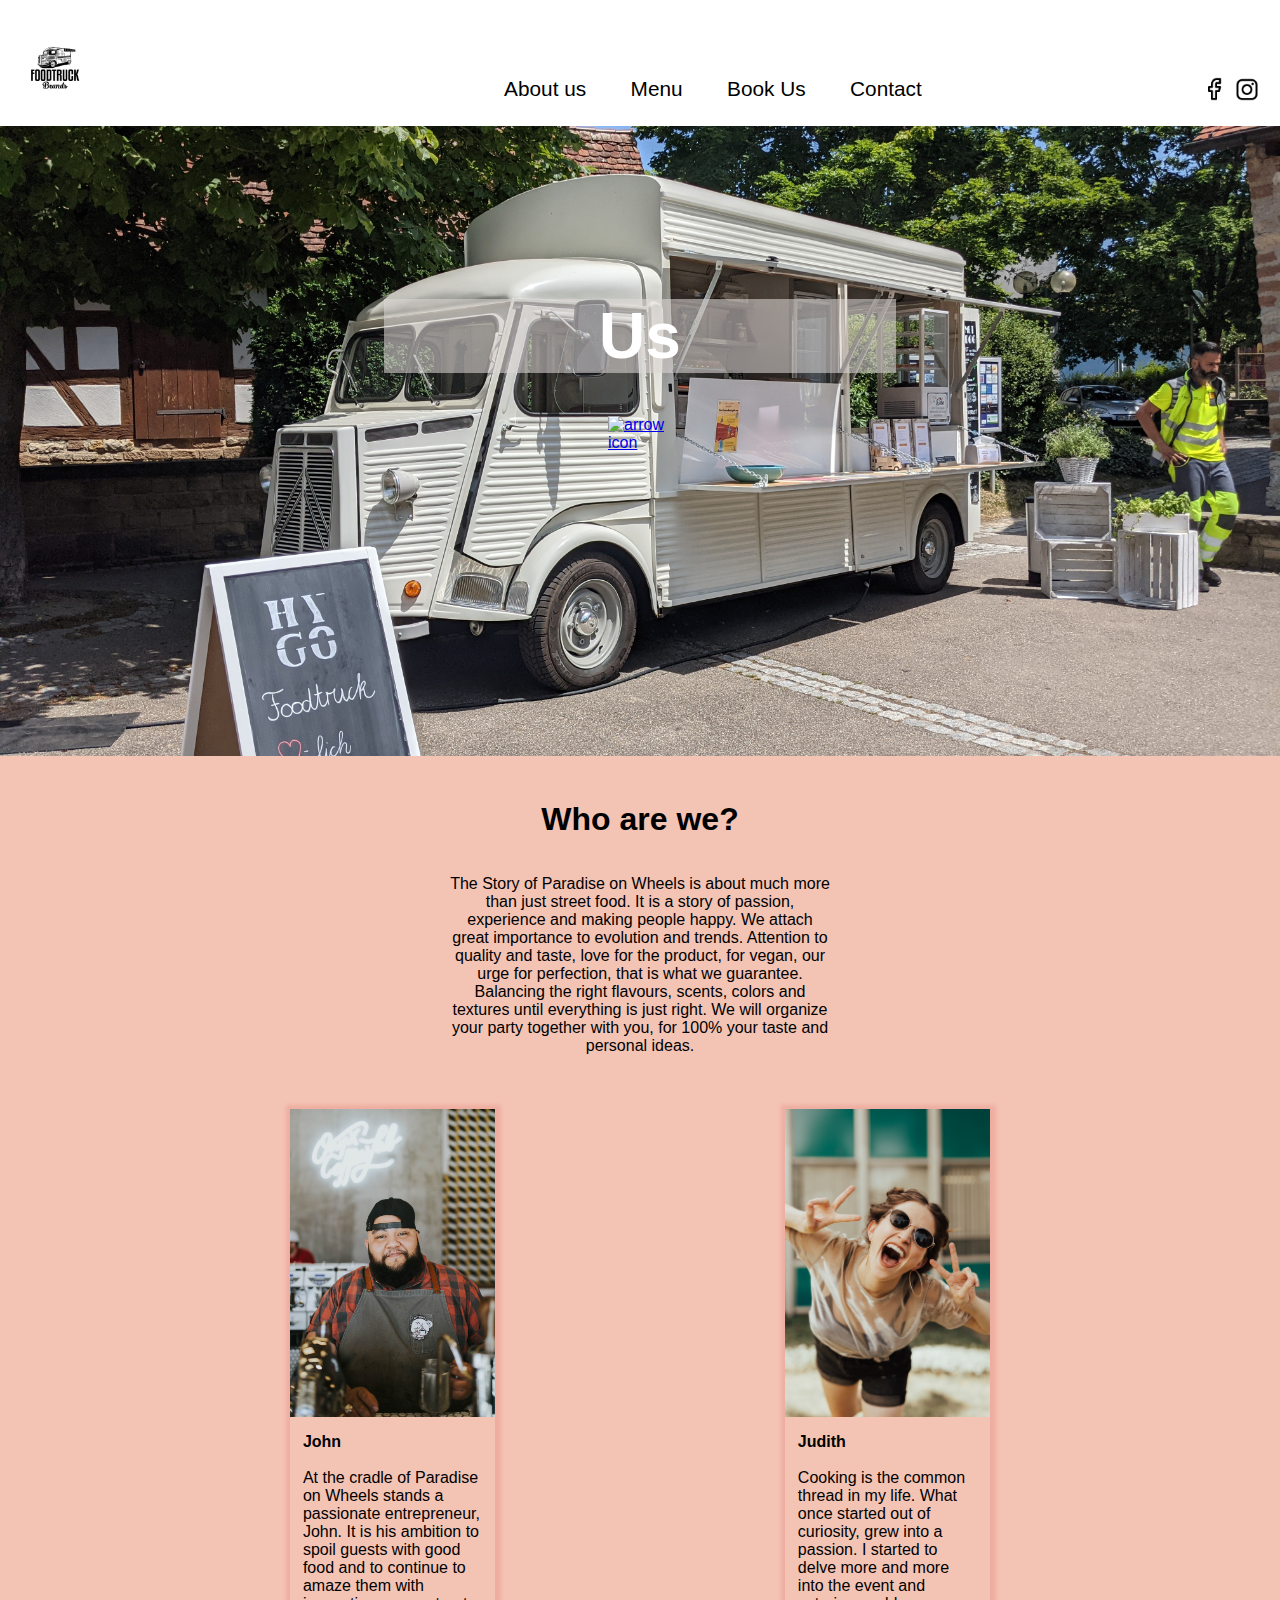
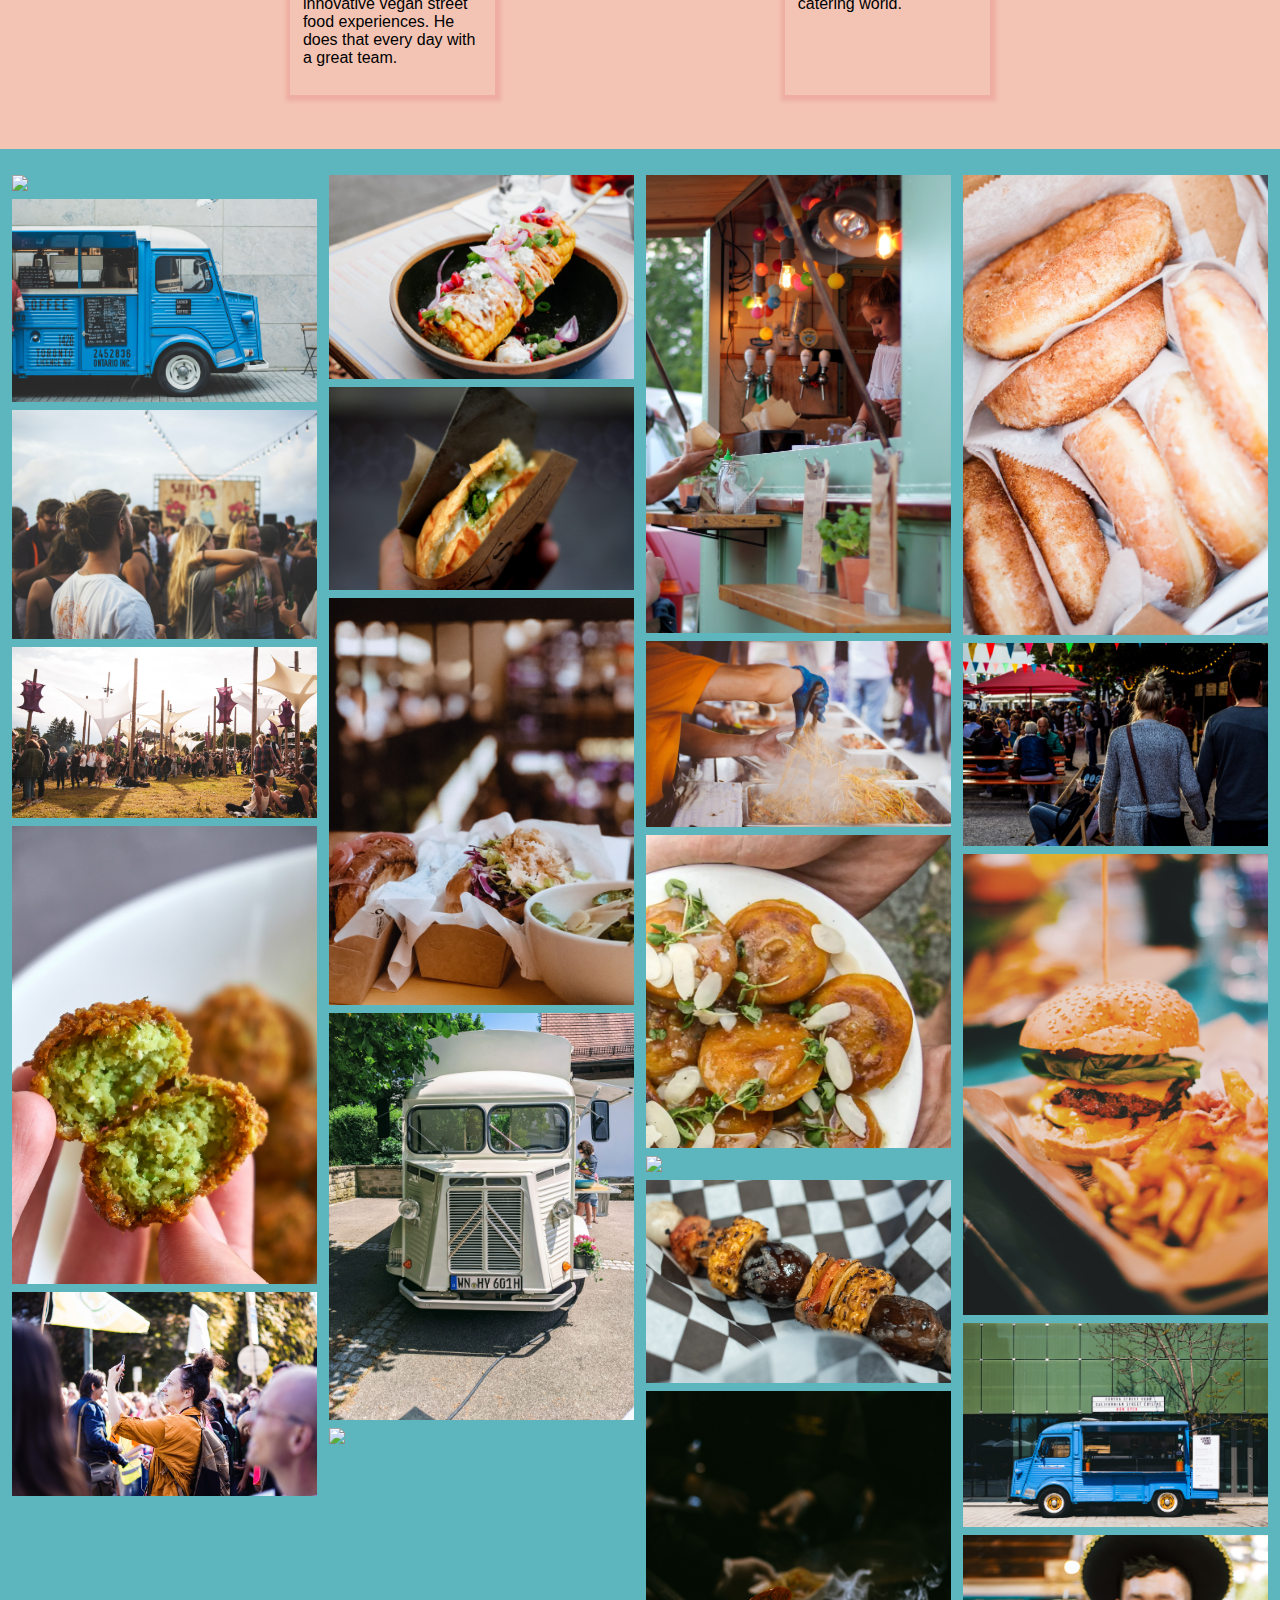
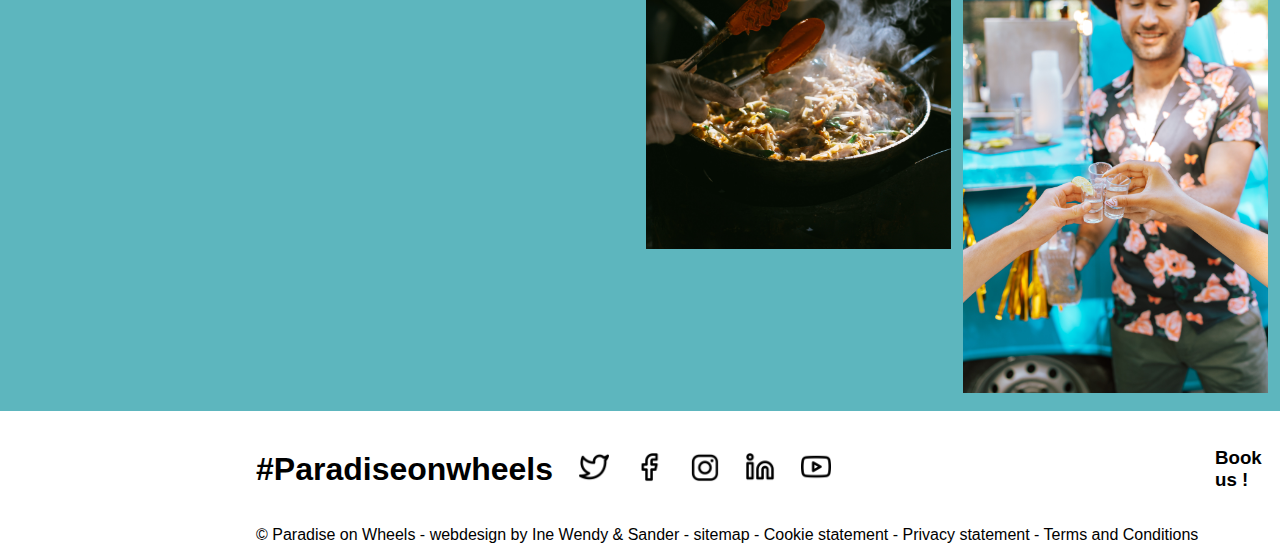
==== commit b2b8cc59: "about US problem fixed" ====
--- a/AboutUs.html
+++ b/AboutUs.html
@@ -9,27 +9,29 @@
     <link rel="stylesheet" href="Stylesheets/AboutUs.css">
 </head>
 <body>
-    <header>
-        <div class="flex">
-            <img src="Assets/logovoornu.jpg" alt="logo" class="logo">
-            <nav>
-                <!--icon of logo voor home hier-->
-                <a href="AboutUs.html">About us</a>
-                <a href ="Menu.html">Menu</a>
-                <a href="BookUs.html">Book Us</a>
-                <a href="Contact.html">Contact</a>
-                <div class="icons">
-                    <a href="https://www.facebook.com" target="_blank"><img src="Assets/facebook.png" alt="facebook icon"></a>
-                    <a href="https://www.instagram.com" target="_blank"><img src="Assets/instagram.png" alt="instagram icon"></a>
-                </div>
-            </nav>
-        </div>
-        <div id="headerpic">
-            <h1>Welcome to Paradise on Weels</h1>
-        </div>
-    </header>
+  <header>
+    <div class="flex">
+        <a href="index.html"><img src="Assets/logovoornu.jpg" alt="logo" class="logo"></a>
+        <nav>
+            <!--icon of logo voor home hier-->
+            <a href="AboutUs.html">About us</a>
+            <a href ="Menu.html">Menu</a>
+            <a href="BookUs.html">Book Us</a>
+            <a href="Contact.html">Contact</a>
+            <div class="icons">
+                <a href="https://www.facebook.com" target="_blank"><img src="Assets/facebook.png" alt="facebook icon"></a>
+                <a href="https://www.instagram.com" target="_blank"><img src="Assets/instagram.png" alt="instagram icon"></a>
+            </div>
+        </nav>
+    </div>
+    <div id="headerpic">
+        <h1>Us</h1>
+        <a href="#whoarewe"><img src="assets/arrow_icon.png" alt="arrow icon"></a>
 
-    <div class="whoAreWe">
+    </div>
+</header>
+
+    <div class="whoAreWe" id="whoarewe">
       <h1 class="aboutTitle">Who are we?</h1>
       <p class="aboutText">The Story of Paradise on Wheels is about much more than just street food. It is a story of passion, experience and making people happy. We attach great importance to evolution and trends. Attention to quality and taste, love for the product, for vegan, our urge for perfection, that is what we guarantee. Balancing the right flavours, scents, colors and textures until everything is just right. We will organize your party together with you, for 100% your taste and personal ideas.</p>
       <div class="cardSpace">
--- a/Stylesheets/style.css
+++ b/Stylesheets/style.css
@@ -46,7 +46,7 @@
   height: 100px;
 }
 
-body header .logo {
+body header .flex .logo {
   width: 20%;
   padding-left: 4%;
   margin-right: 10%;
@@ -69,7 +69,7 @@
 body header nav a:hover {
   background-color: #da5455;
   color: white;
-  border-radius: 10%;
+  border-radius: 2px;
 }
 
 body header nav .icons {
@@ -81,18 +81,6 @@
   width: 30%;
   padding: 0;
   margin: 0;
-  margin-left: 0.5%;
-}
-
-body header h1 {
-  color: white;
-  font-weight: 600;
-  background-color: rgba(219, 214, 212, 0.569);
-  font-size: 4em;
-  text-align: center;
-  margin-right: auto;
-  margin-left: auto;
-  width: 40%;
 }
 
 body header #headerpic {
@@ -105,6 +93,17 @@
   background-size: cover;
 }
 
+body header #headerpic h1 {
+  color: white;
+  font-weight: 600;
+  background-color: rgba(219, 214, 212, 0.569);
+  font-size: 4em;
+  text-align: center;
+  margin-right: auto;
+  margin-left: auto;
+  width: 40%;
+}
+
 body header #headerpic img {
   width: 5%;
   margin-left: auto;
@@ -112,28 +111,87 @@
   display: block;
 }
 
-body section {
+body section, body #information {
   background-color: #f3c4b4;
   height: 600px;
   margin-top: 0;
   padding-top: 2%;
 }
 
-body section h2 {
+body section h2, body #information h2 {
   margin-top: 15%;
   color: white;
   width: 30%;
   margin-left: auto;
   margin-right: auto;
-  border-bottom: 1px solid;
   text-align: center;
   font-size: 2.4em;
 }
 
-body section p {
+body section p, body #information p {
   width: 75%;
   padding-top: 2%;
   margin: 0 auto;
   text-align: center;
 }
+
+@media screen and (max-width: 800px) {
+  body header .flex {
+    height: 250px;
+    display: block;
+  }
+  body header .flex .logo {
+    width: 21%;
+    padding: 0;
+    display: block;
+    margin-left: auto;
+    margin-right: auto;
+  }
+  body header .flex nav {
+    width: 60%;
+    padding: 0;
+    margin-left: auto;
+    margin-right: auto;
+  }
+  body header .flex .icons {
+    float: none;
+    padding-top: 2%;
+    margin-left: auto;
+    margin-right: auto;
+  }
+  body header .flex .icons img {
+    width: 30%;
+  }
+  body header #headerpic {
+    height: 600px;
+  }
+  body header #headerpic h1 {
+    margin-top: 25%;
+    font-size: 1.9em;
+  }
+  body #information {
+    padding-top: 20%;
+  }
+  body #information h2 {
+    width: 100%;
+  }
+}
+
+@media screen and (max-width: 600px) {
+  body header .flex nav {
+    width: 70%;
+    padding-top: 4%;
+  }
+  body header .flex .icons {
+    margin-top: 2%;
+    width: 21%;
+  }
+  body header #headerpic h1 {
+    margin-top: 40%;
+    width: 80%;
+  }
+  body #information h2 {
+    padding-top: 25%;
+  }
+}
 /*# sourceMappingURL=style.css.map */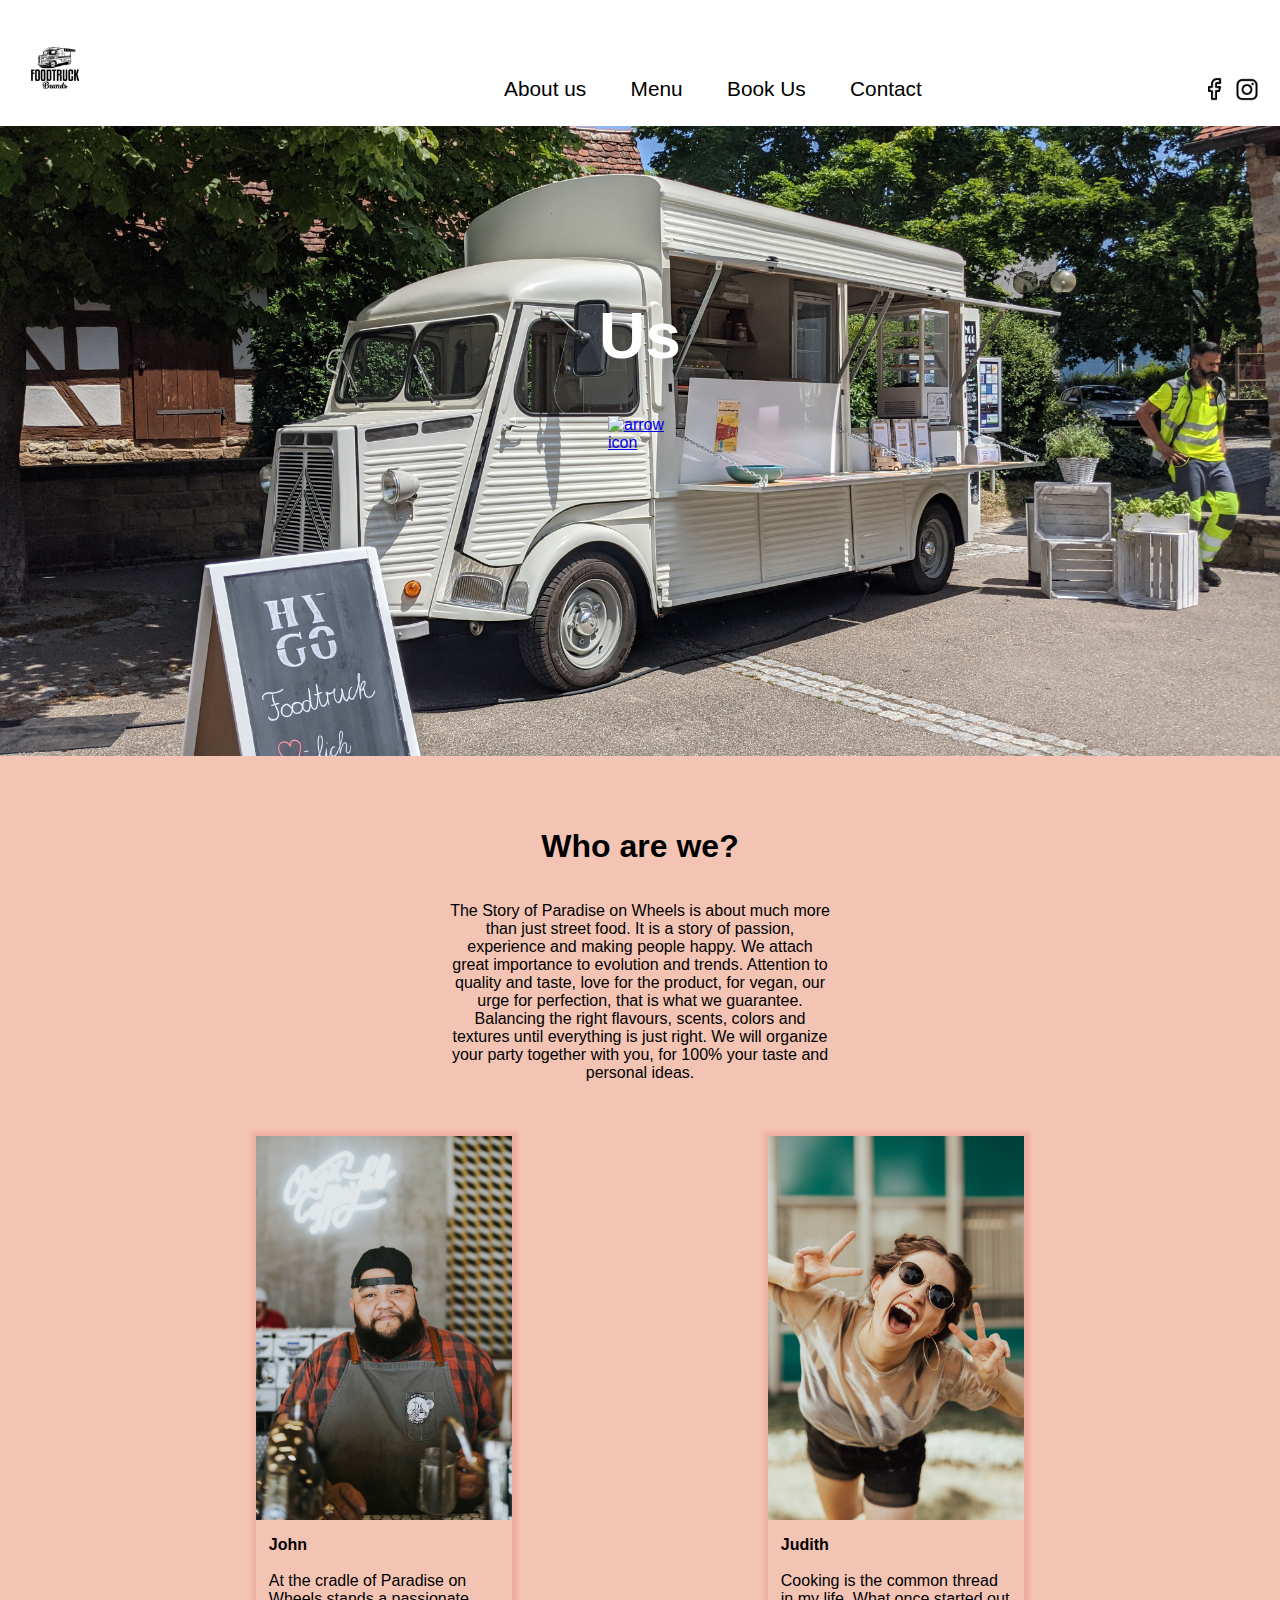
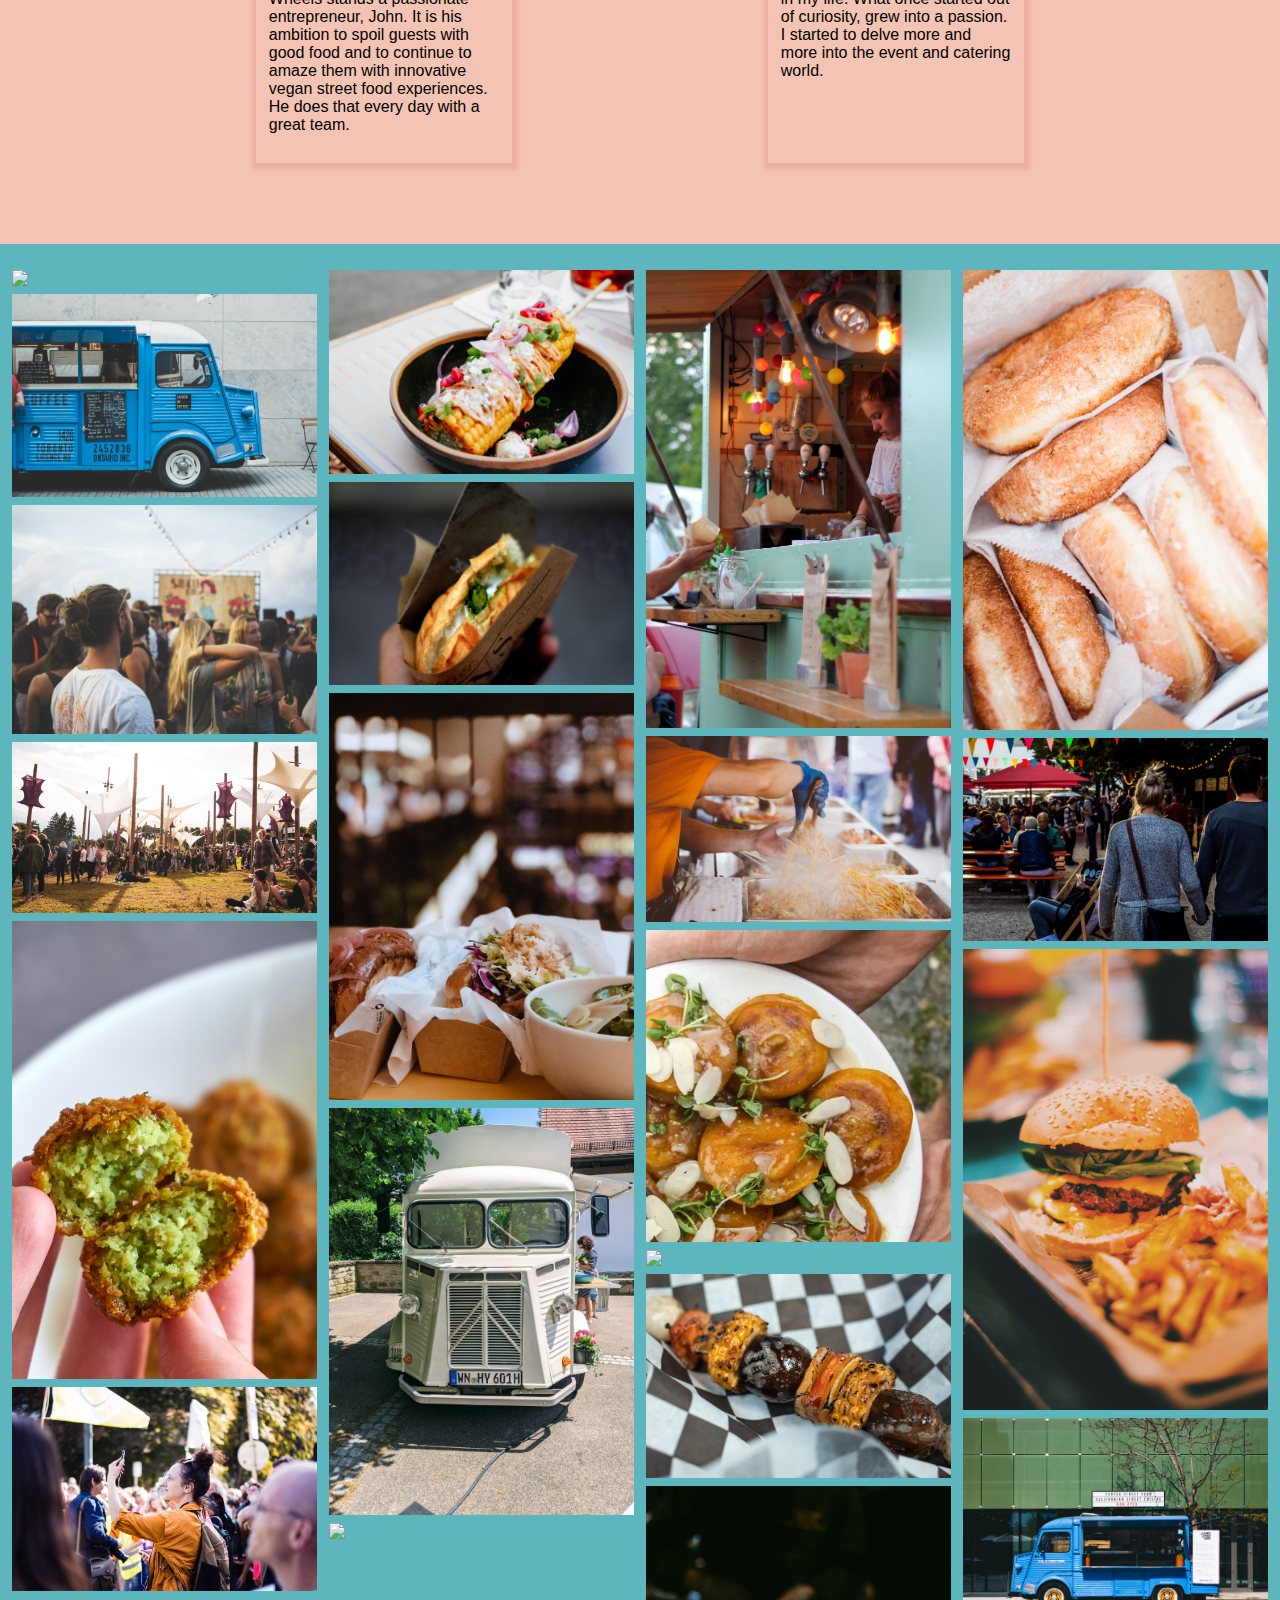
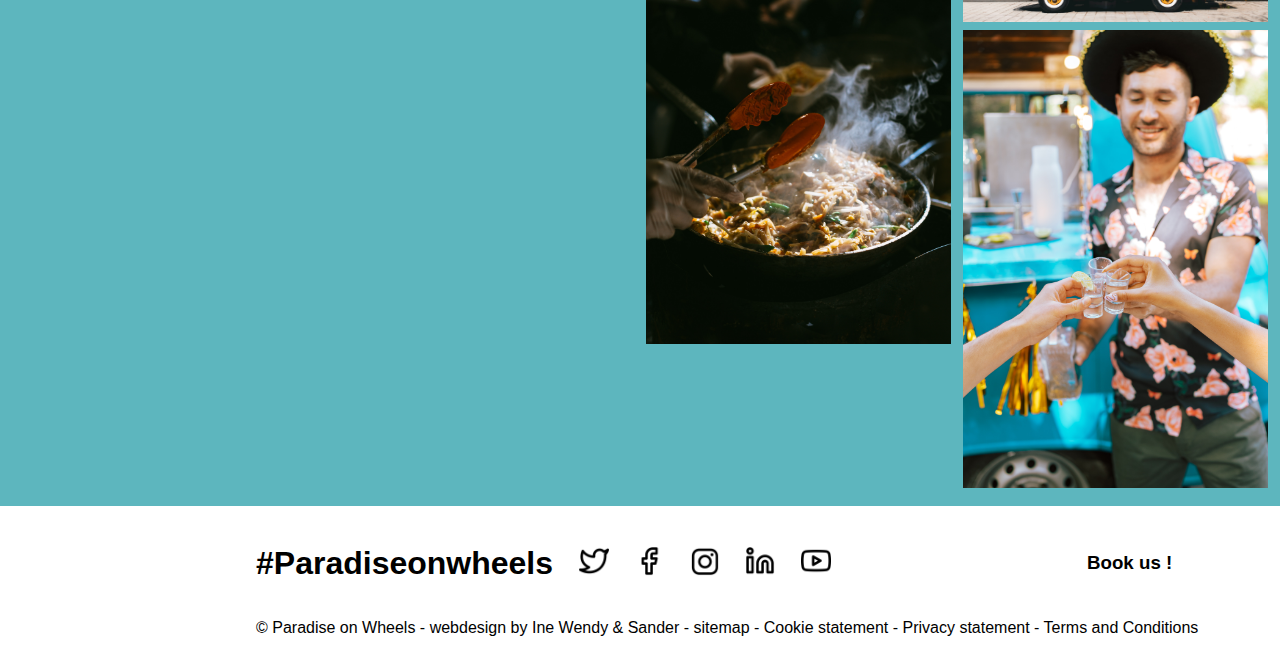
==== commit e23ccc12: "about us responsive" ====
--- a/AboutUs.html
+++ b/AboutUs.html
@@ -85,17 +85,15 @@
       </div>
     <footer>
       <div class="footerTop">
-        
-          
             <h1>#Paradiseonwheels</h1>
-            <a href="https://www.twitter.com" target="_blank"><img src="Assets/twitter_social_icon.png" alt="Twitter icon"></a>
-            <a href="https://www.facebook.com" target="_blank"><img src="Assets/facebook.png" alt="facebook icon"></a>
-            <a href="https://www.instagram.com" target="_blank"><img src="Assets/instagram.png" alt="instagram icon"></a>
-            <a href="https://www.linkedin.com" target="_blank"><img src="Assets/linkedin_social_icon.png" alt="Linkedin icon"></a>
-            <a href="https://www.youtube.com" target="_blank"><img src="Assets/youtube_video_icon.png" alt="youtube icon"></a>
-            <a href="BookUs.html"><h3>Book us !</h3></a>
-        
-        
+            <div class="iconen">
+              <a href="https://www.twitter.com" target="_blank"><img src="Assets/twitter_social_icon.png" alt="Twitter icon"></a>
+              <a href="https://www.facebook.com" target="_blank"><img src="Assets/facebook.png" alt="facebook icon"></a>
+              <a href="https://www.instagram.com" target="_blank"><img src="Assets/instagram.png" alt="instagram icon"></a>
+              <a href="https://www.linkedin.com" target="_blank"><img src="Assets/linkedin_social_icon.png" alt="Linkedin icon"></a>
+              <a href="https://www.youtube.com" target="_blank"><img src="Assets/youtube_video_icon.png" alt="youtube icon"></a>
+            </div>
+            <a id="book-us" href="BookUs.html"><h3>Book us !</h3></a>
       </div>
       <div class="footerBottom">
         <p>	&#169; Paradise on Wheels - webdesign by Ine Wendy 	&#38; Sander 	&#45;
--- a/Stylesheets/style.css
+++ b/Stylesheets/style.css
@@ -2,42 +2,38 @@
   margin: 0;
   font-family: Roboto, sans-serif;
   /*footer{
-            padding-top: 1%;
-            color: rgba(115, 22, 41, 0.707);
-            background-color: white;
-            ul{
-                margin-left: auto;
-                margin-right: auto;
-                width: 55%;
-                li{
-                    list-style: none;
-                    margin-left: 10%;
-                    display: inline;
-                }
-            }
-            div{
-                margin-left: auto;
-                margin-right: auto;
-                width: 14%;
-                img{
-                width: 20%;
-                }
+      padding-top: 1%;
+      color: rgba(115, 22, 41, 0.707);
+      background-color: white;
+      ul{
+          margin-left: auto;
+          margin-right: auto;
+          width: 55%;
+          li{
+              list-style: none;
+              margin-left: 10%;
+              display: inline;
+          }
+      }
+      div{
+          margin-left: auto;
+          margin-right: auto;
+          width: 14%;
+          img{
+          width: 20%;
+          }
 
-            }
-            p{
-                text-align: center;
-                color: black;
-            }
-        }*/
+      }
+      p{
+          text-align: center;
+          color: black;
+      }
+  }*/
 }
-
 body header {
   width: 100%;
 }
-
 body header .flex {
-  display: -webkit-box;
-  display: -ms-flexbox;
   display: flex;
   position: fixed;
   background-color: white;
@@ -45,19 +41,16 @@
   padding-top: 2%;
   height: 100px;
 }
-
 body header .flex .logo {
   width: 20%;
   padding-left: 4%;
   margin-right: 10%;
 }
-
 body header nav {
   width: 80%;
   margin-left: 7%;
   padding-top: 4%;
 }
-
 body header nav a {
   text-decoration: none;
   color: black;
@@ -65,24 +58,20 @@
   padding: 2%;
   font-size: 1.3em;
 }
-
 body header nav a:hover {
-  background-color: #da5455;
+  background-color: rgb(218, 84, 85);
   color: white;
   border-radius: 2px;
 }
-
 body header nav .icons {
   float: right;
   width: 10%;
 }
-
 body header nav .icons img {
   width: 30%;
   padding: 0;
   margin: 0;
 }
-
 body header #headerpic {
   padding-top: 20%;
   background-image: url(../Assets/foodtruck.jpeg);
@@ -92,7 +81,6 @@
   background-repeat: no-repeat;
   background-size: cover;
 }
-
 body header #headerpic h1 {
   color: white;
   font-weight: 600;
@@ -103,21 +91,18 @@
   margin-left: auto;
   width: 40%;
 }
-
 body header #headerpic img {
   width: 5%;
   margin-left: auto;
   margin-right: auto;
   display: block;
 }
-
 body section, body #information {
-  background-color: #f3c4b4;
+  background-color: rgb(243, 196, 180);
   height: 600px;
   margin-top: 0;
   padding-top: 2%;
 }
-
 body section h2, body #information h2 {
   margin-top: 15%;
   color: white;
@@ -127,14 +112,12 @@
   text-align: center;
   font-size: 2.4em;
 }
-
 body section p, body #information p {
   width: 75%;
   padding-top: 2%;
   margin: 0 auto;
   text-align: center;
 }
-
 @media screen and (max-width: 800px) {
   body header .flex {
     height: 250px;
@@ -176,7 +159,6 @@
     width: 100%;
   }
 }
-
 @media screen and (max-width: 600px) {
   body header .flex nav {
     width: 70%;
@@ -193,5 +175,4 @@
   body #information h2 {
     padding-top: 25%;
   }
-}
-/*# sourceMappingURL=style.css.map */+}/*# sourceMappingURL=style.css.map */--- a/Stylesheets/AboutUs.css
+++ b/Stylesheets/AboutUs.css
@@ -1,11 +1,14 @@
-body .logo {
-  width: 10%;
+body header #headerpic h1 {
+  background-color: rgba(218, 84, 84, 0);
+  color: white;
 }
 body .whoAreWe {
   display: flex;
   flex-direction: column;
   justify-content: center;
   background-color: rgb(243, 196, 180);
+  padding-top: 3vh;
+  padding-bottom: 3vh;
 }
 body .whoAreWe .aboutTitle {
   display: flex;
@@ -33,10 +36,10 @@
   padding-bottom: 0px;
   display: flex;
   flex-direction: column;
-  width: 16vw;
+  width: 20vw;
 }
 body .whoAreWe .cardSpace .personCard img {
-  width: 16vw;
+  width: 20vw;
 }
 body .whoAreWe .cardSpace .personCard p {
   padding-left: 1vw;
@@ -48,6 +51,52 @@
   margin-left: auto;
   margin-right: auto;
   font-weight: 700;
+}
+@media screen and (max-width: 800px) {
+  body .whoAreWe .aboutText {
+    width: 50vw;
+    text-align: center;
+    margin-left: auto;
+    margin-right: auto;
+    margin-bottom: 5vh;
+  }
+  body .whoAreWe .cardSpace {
+    display: flex;
+    flex-direction: column;
+    justify-content: center;
+    margin-left: auto;
+    margin-right: auto;
+  }
+  body .whoAreWe .cardSpace .personCard {
+    width: 50vw;
+    margin-bottom: 8vh;
+  }
+  body .whoAreWe .cardSpace .personCard img {
+    width: 50vw;
+  }
+}
+@media screen and (max-width: 600px) {
+  body .whoAreWe .aboutText {
+    width: 90vw;
+    text-align: center;
+    margin-left: auto;
+    margin-right: auto;
+    margin-bottom: 5vh;
+  }
+  body .whoAreWe .cardSpace {
+    display: flex;
+    flex-direction: column;
+    justify-content: center;
+    margin-left: auto;
+    margin-right: auto;
+  }
+  body .whoAreWe .cardSpace .personCard {
+    width: 90vw;
+    margin-bottom: 8vh;
+  }
+  body .whoAreWe .cardSpace .personCard img {
+    width: 90vw;
+  }
 }
 body .row {
   margin: 0;
@@ -103,16 +152,22 @@
   align-items: center;
   margin-left: 20vw;
 }
-body footer .footerTop a {
+body footer .footerTop .iconen {
+  display: flex;
+  flex-direction: row;
+}
+body footer .footerTop .iconen a {
   text-decoration: none;
   color: black;
 }
-body footer .footerTop a img {
+body footer .footerTop .iconen a img {
   width: 30px;
   padding-left: 2vw;
 }
-body footer .footerTop h3 {
-  margin-left: 30vw;
+body footer .footerTop #book-us {
+  text-decoration: none;
+  color: black;
+  margin-left: 20vw;
 }
 body footer .footerBottom {
   display: flex;
@@ -122,4 +177,38 @@
 body footer .footerBottom a {
   text-decoration: none;
   color: black;
+}
+@media screen and (max-width: 800px) {
+  body footer .footerTop {
+    display: flex;
+    flex-direction: column;
+    margin-left: auto;
+    margin-right: auto;
+  }
+  body footer .footerTop .iconen a {
+    text-decoration: none;
+    color: black;
+  }
+  body footer .footerTop .iconen a img {
+    width: 30px;
+  }
+  body footer #book-us {
+    margin-left: auto;
+    margin-right: auto;
+  }
+  body footer .footerBottom {
+    display: flex;
+    flex-direction: column;
+    word-break: normal;
+  }
+  body footer .footerBottom p {
+    display: flex;
+    flex-direction: column;
+    margin-left: auto;
+    margin-right: auto;
+  }
+  body footer .footerBottom p a {
+    text-decoration: none;
+    color: black;
+  }
 }/*# sourceMappingURL=AboutUs.css.map */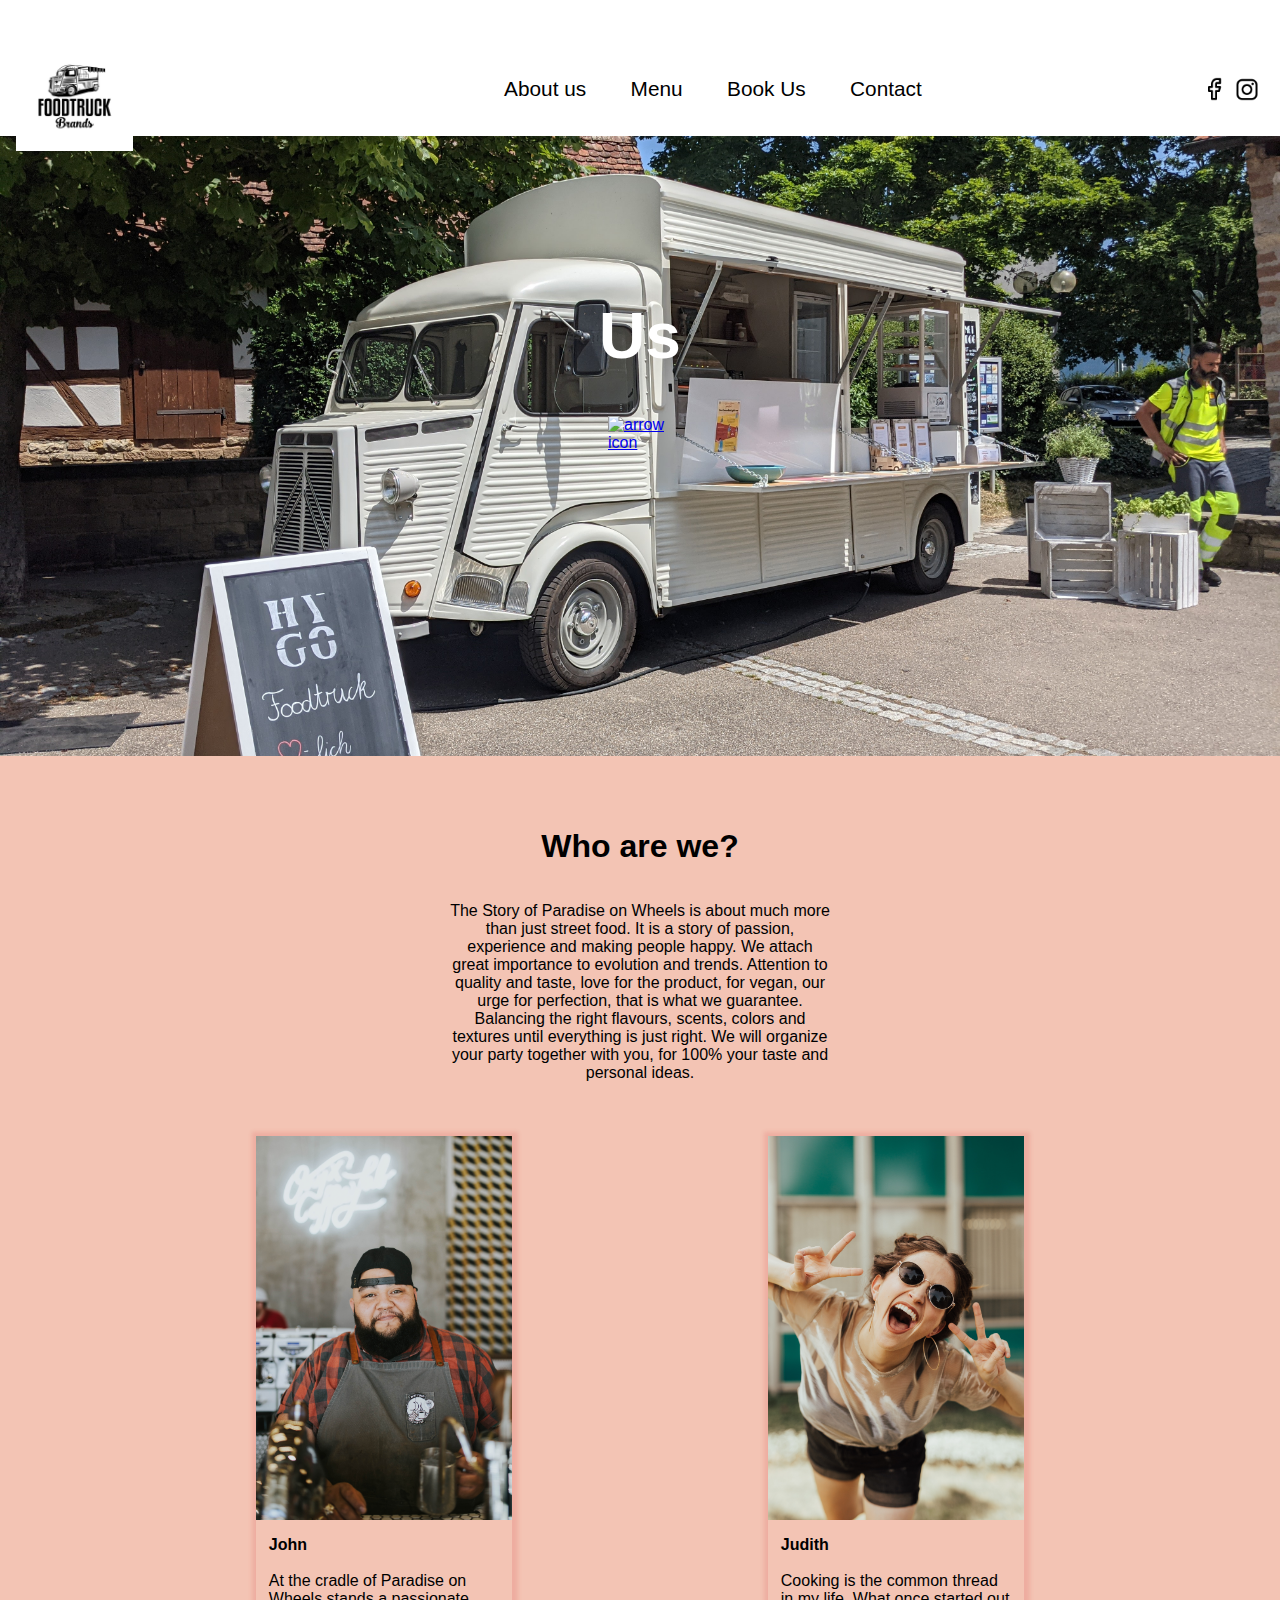
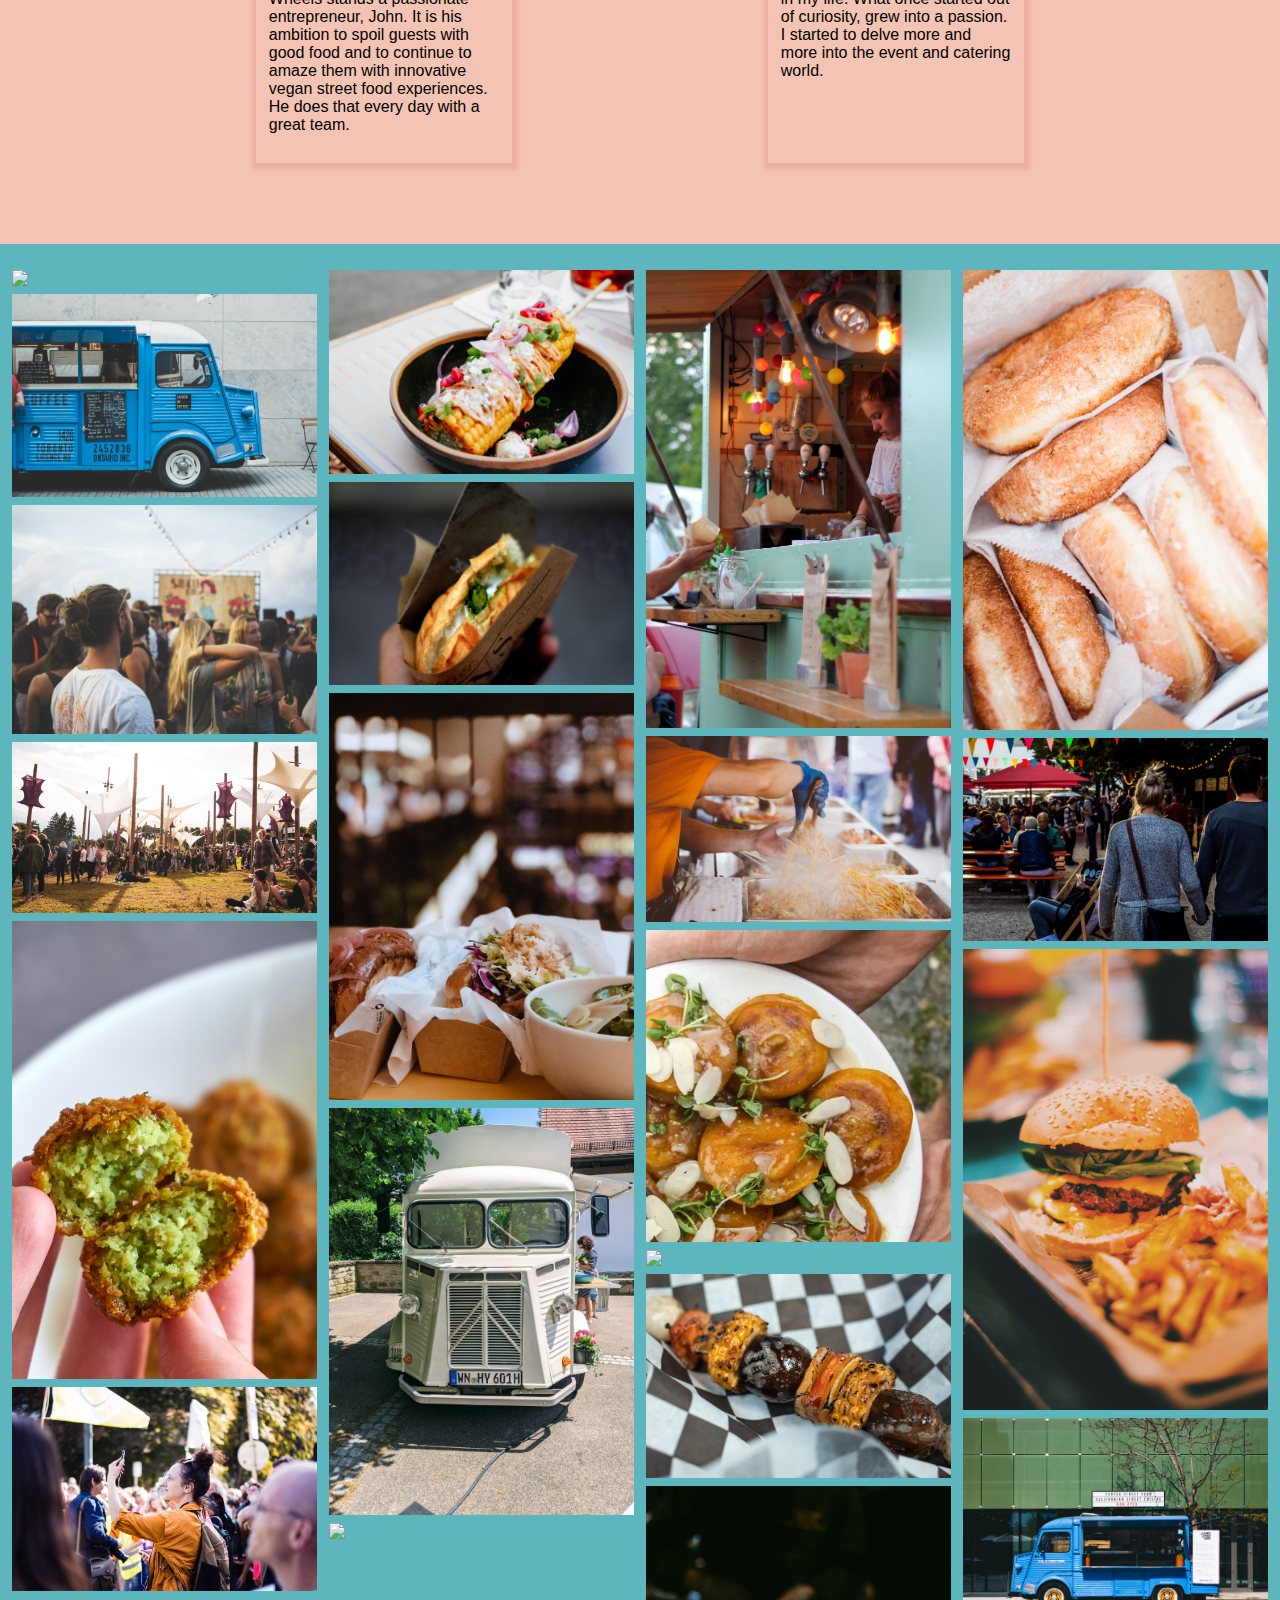
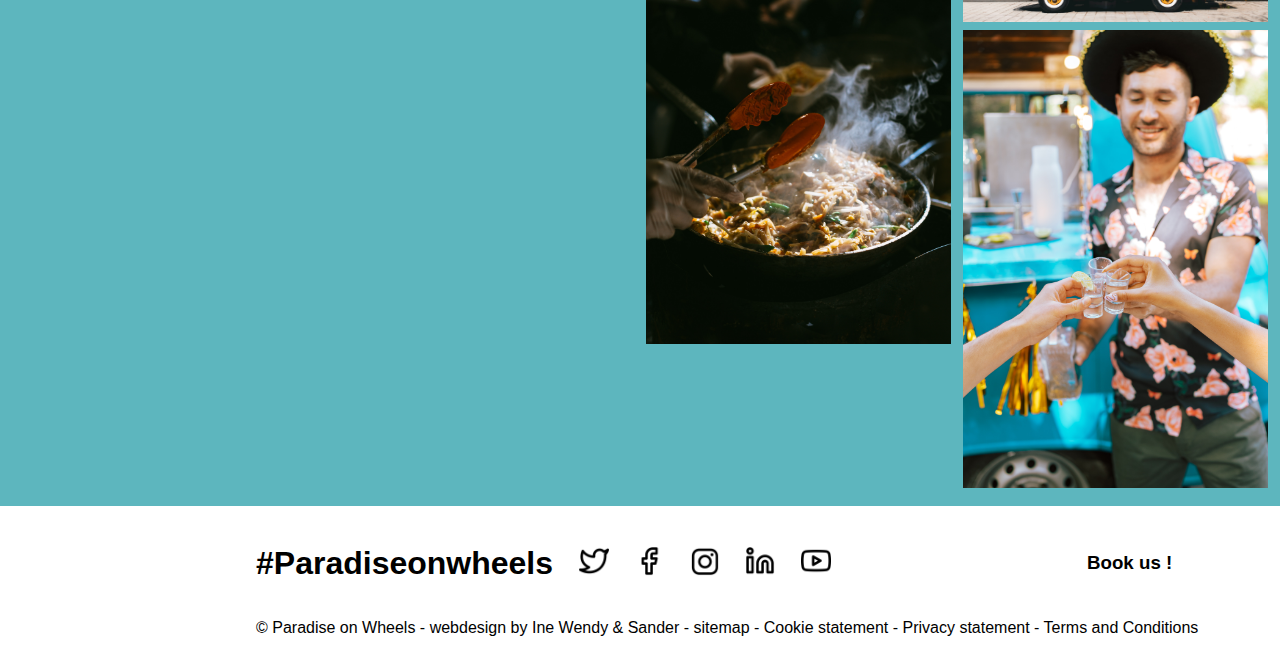
==== commit 33c33d98: "favicon included and smoot behavior included every page" ====
--- a/AboutUs.html
+++ b/AboutUs.html
@@ -7,6 +7,12 @@
     <title>About Us</title>
     <link rel="stylesheet" href="Stylesheets/style.css">
     <link rel="stylesheet" href="Stylesheets/AboutUs.css">
+    <link rel="shortcut icon" href="Assets/logo vegan place_.png" type="image/x-icon">
+    <style>
+      html{
+          scroll-behavior: smooth;
+      }
+  </style>
 </head>
 <body>
   <header>
--- a/Stylesheets/style.css
+++ b/Stylesheets/style.css
@@ -39,11 +39,12 @@
   background-color: white;
   margin-top: 0;
   padding-top: 2%;
-  height: 100px;
+  height: 110px;
 }
 body header .flex .logo {
-  width: 20%;
+  width: 30%;
   padding-left: 4%;
+  padding-top: 2%;
   margin-right: 10%;
 }
 body header nav {
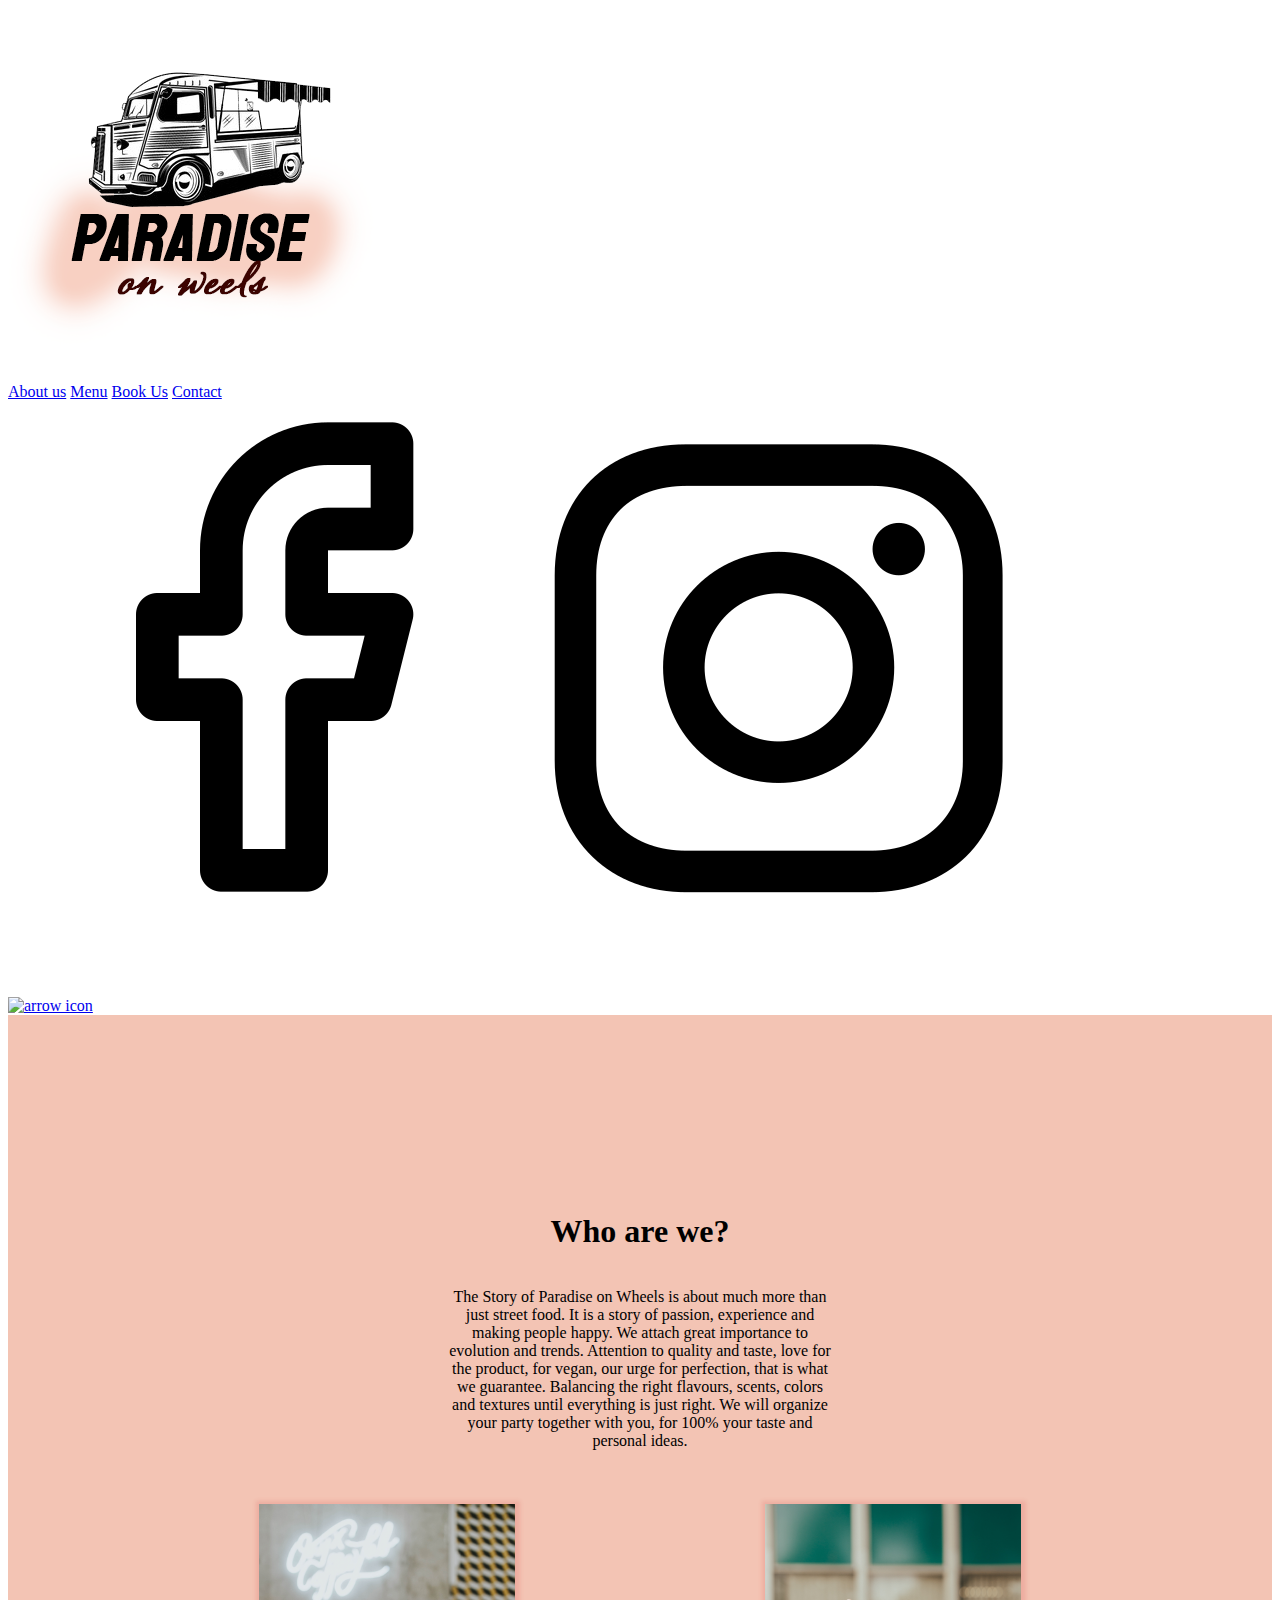
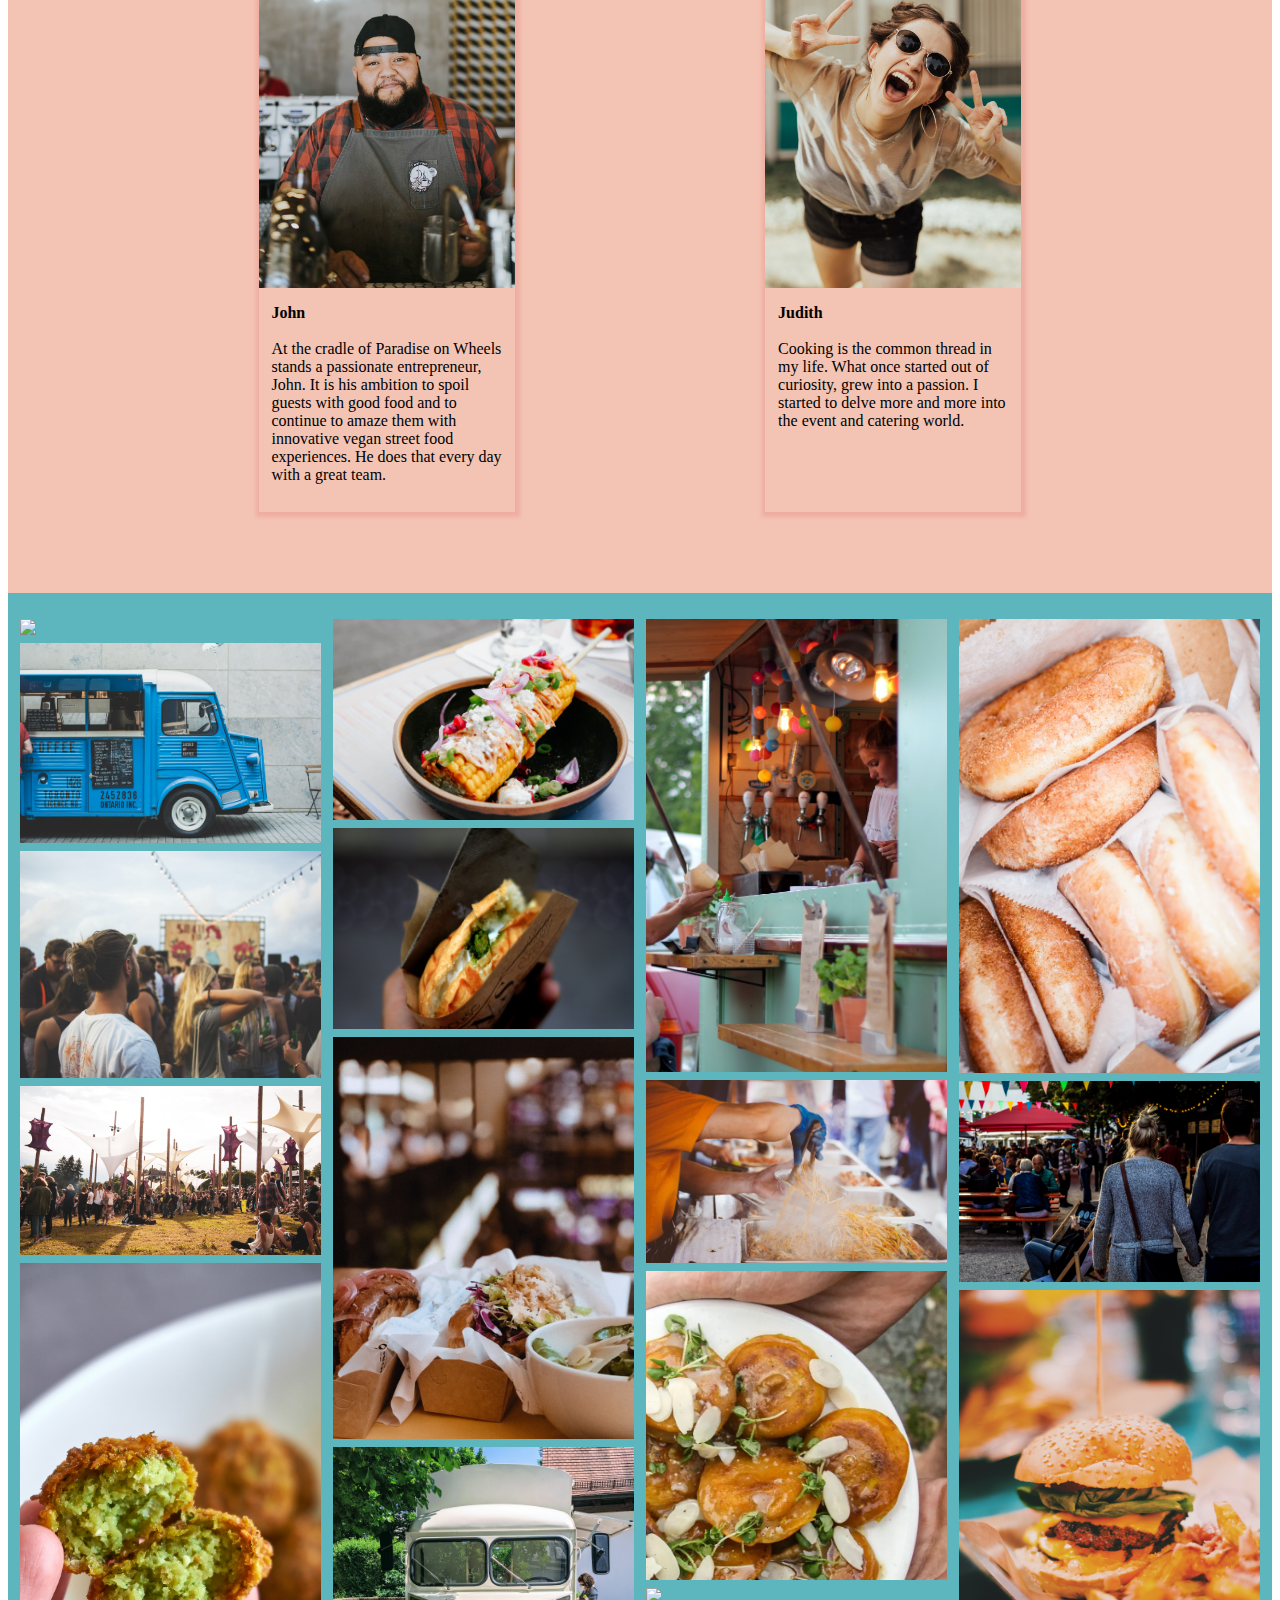
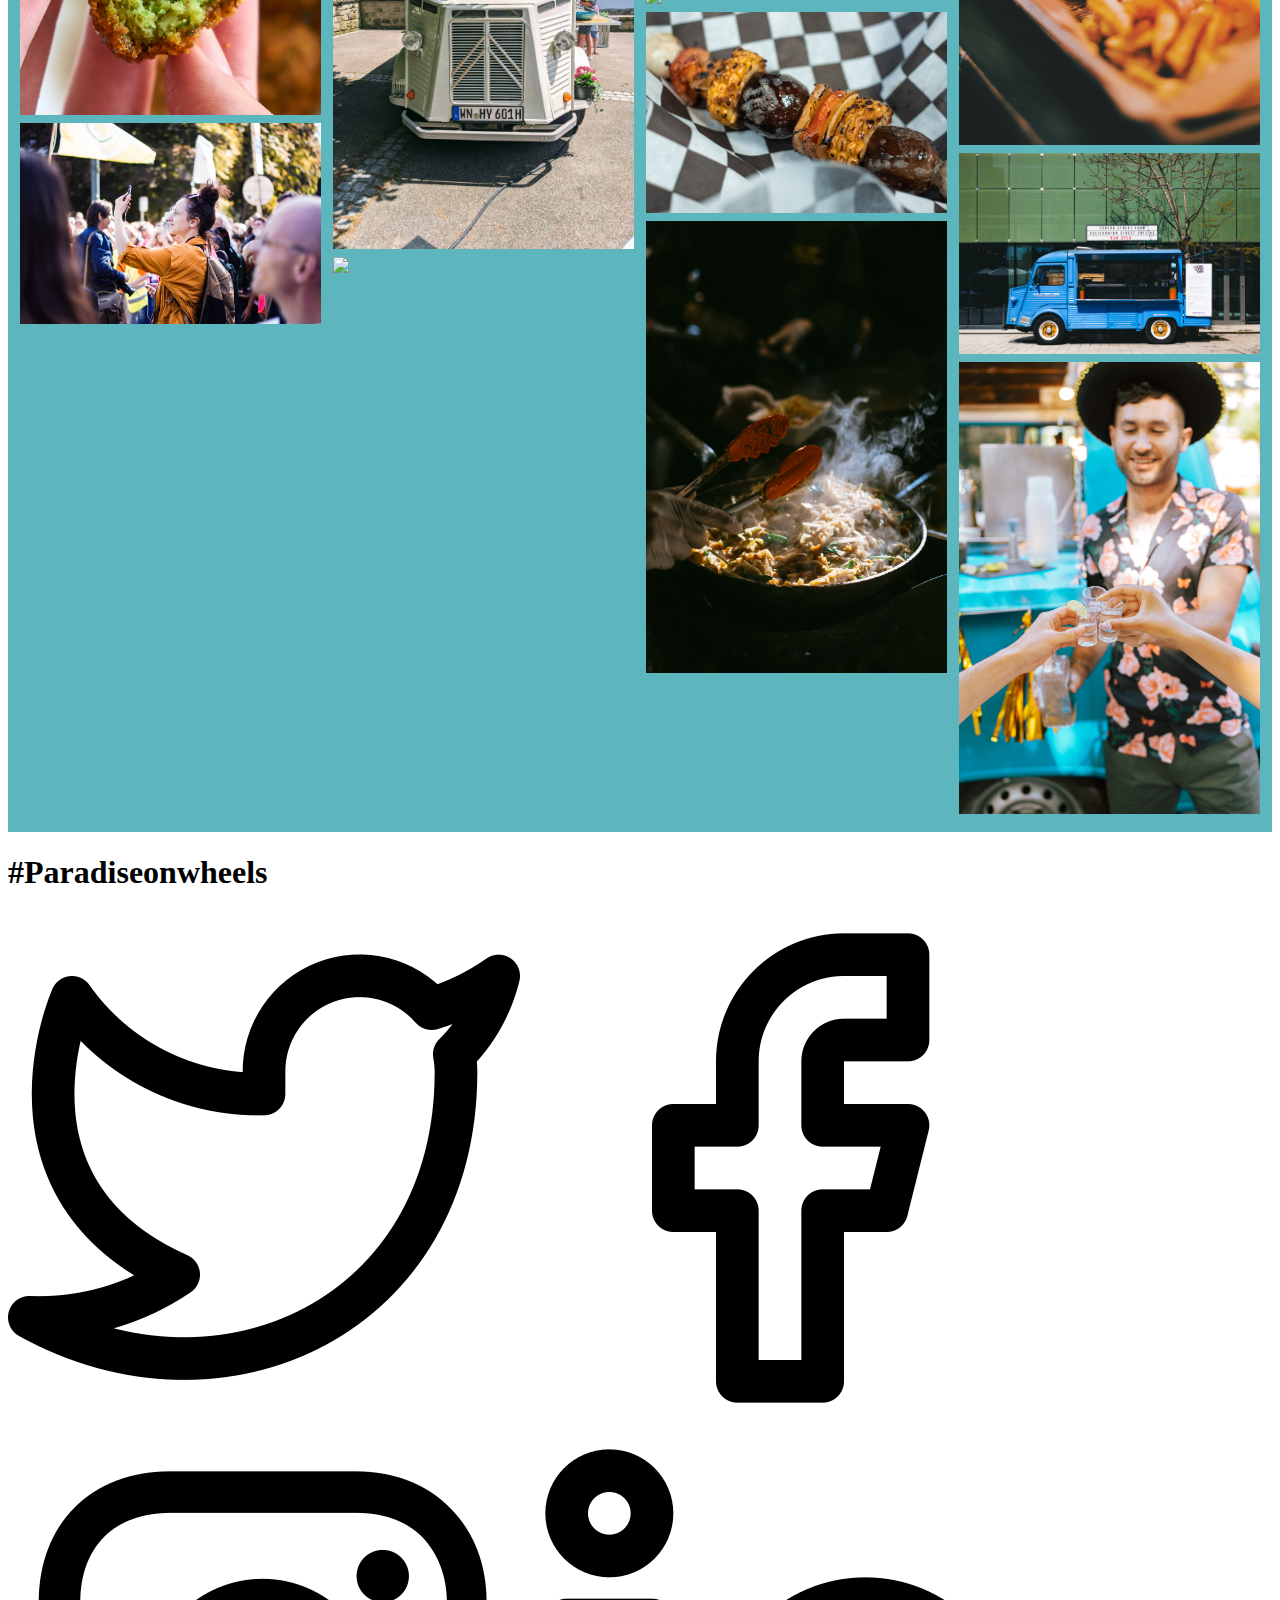
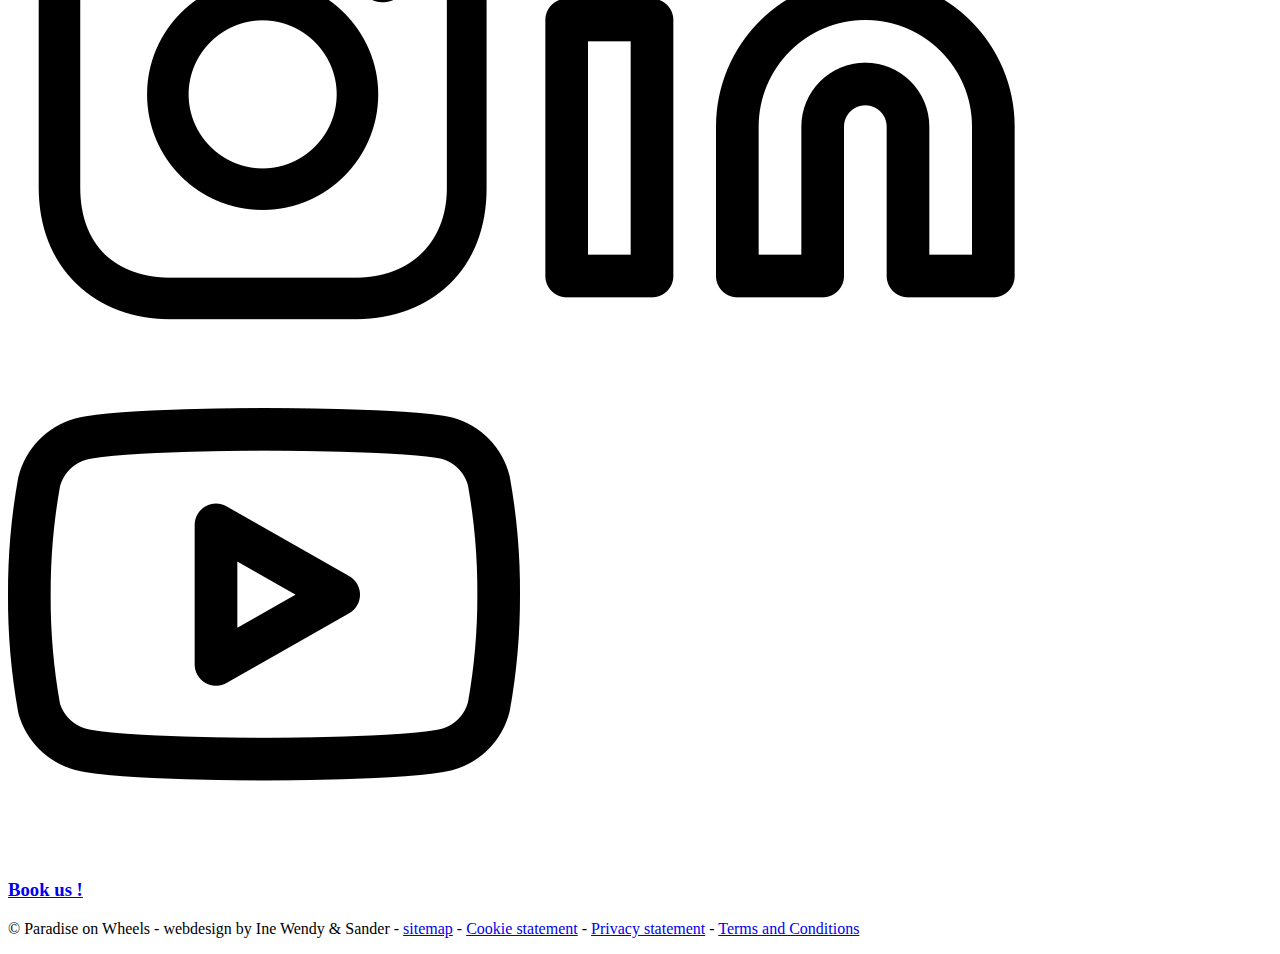
==== commit 5d644fe8: "almost done with everything and button on the index" ====
--- a/AboutUs.html
+++ b/AboutUs.html
@@ -17,7 +17,7 @@
 <body>
   <header>
     <div class="flex">
-        <a href="index.html"><img src="Assets/logovoornu.jpg" alt="logo" class="logo"></a>
+        <a href="index.html"><img src="Assets/logo vegan place_.png" alt="logo" class="logo"></a>
         <nav>
             <!--icon of logo voor home hier-->
             <a href="AboutUs.html">About us</a>
@@ -31,9 +31,8 @@
         </nav>
     </div>
     <div id="headerpic">
-        <h1>Us</h1>
+        <h1>Welcome to Paradise on Weels</h1>
         <a href="#whoarewe"><img src="assets/arrow_icon.png" alt="arrow icon"></a>
-
     </div>
 </header>
 
--- a/Stylesheets/AboutUs.css
+++ b/Stylesheets/AboutUs.css
@@ -2,20 +2,37 @@
   background-color: rgba(218, 84, 84, 0);
   color: white;
 }
+
 body .whoAreWe {
-  display: flex;
-  flex-direction: column;
-  justify-content: center;
-  background-color: rgb(243, 196, 180);
+  display: -webkit-box;
+  display: -ms-flexbox;
+  display: flex;
+  -webkit-box-orient: vertical;
+  -webkit-box-direction: normal;
+      -ms-flex-direction: column;
+          flex-direction: column;
+  -webkit-box-pack: center;
+      -ms-flex-pack: center;
+          justify-content: center;
+  background-color: #f3c4b4;
   padding-top: 3vh;
   padding-bottom: 3vh;
 }
+
 body .whoAreWe .aboutTitle {
-  display: flex;
-  justify-content: center;
+  padding-top: 10%;
+  display: -webkit-box;
+  display: -ms-flexbox;
+  display: flex;
+  -webkit-box-pack: center;
+      -ms-flex-pack: center;
+          justify-content: center;
   margin-top: 5vh;
 }
+
 body .whoAreWe .aboutText {
+  display: -webkit-box;
+  display: -ms-flexbox;
   display: flex;
   width: 30vw;
   text-align: center;
@@ -23,35 +40,56 @@
   margin-right: auto;
   margin-bottom: 5vh;
 }
+
 body .whoAreWe .cardSpace {
-  display: flex;
-  flex-direction: row;
-  justify-content: space-evenly;
+  display: -webkit-box;
+  display: -ms-flexbox;
+  display: flex;
+  -webkit-box-orient: horizontal;
+  -webkit-box-direction: normal;
+      -ms-flex-direction: row;
+          flex-direction: row;
+  -webkit-box-pack: space-evenly;
+      -ms-flex-pack: space-evenly;
+          justify-content: space-evenly;
   padding-bottom: 6vh;
   padding-top: 1vh;
 }
+
 body .whoAreWe .cardSpace .personCard {
-  box-shadow: 1px 1px 4px 5px rgba(218, 84, 85, 0.2);
+  -webkit-box-shadow: 1px 1px 4px 4px rgba(218, 84, 85, 0.2);
+          box-shadow: 1px 1px 4px 4px rgba(218, 84, 85, 0.2);
   padding-top: 0px;
   padding-bottom: 0px;
-  display: flex;
-  flex-direction: column;
+  display: -webkit-box;
+  display: -ms-flexbox;
+  display: flex;
+  -webkit-box-orient: vertical;
+  -webkit-box-direction: normal;
+      -ms-flex-direction: column;
+          flex-direction: column;
   width: 20vw;
 }
+
 body .whoAreWe .cardSpace .personCard img {
   width: 20vw;
 }
+
 body .whoAreWe .cardSpace .personCard p {
   padding-left: 1vw;
   padding-right: 1vw;
   padding-bottom: 1vw;
 }
+
 body .whoAreWe .cardSpace .personCard p span {
+  display: -webkit-box;
+  display: -ms-flexbox;
   display: flex;
   margin-left: auto;
   margin-right: auto;
   font-weight: 700;
 }
+
 @media screen and (max-width: 800px) {
   body .whoAreWe .aboutText {
     width: 50vw;
@@ -61,9 +99,16 @@
     margin-bottom: 5vh;
   }
   body .whoAreWe .cardSpace {
+    display: -webkit-box;
+    display: -ms-flexbox;
     display: flex;
-    flex-direction: column;
-    justify-content: center;
+    -webkit-box-orient: vertical;
+    -webkit-box-direction: normal;
+        -ms-flex-direction: column;
+            flex-direction: column;
+    -webkit-box-pack: center;
+        -ms-flex-pack: center;
+            justify-content: center;
     margin-left: auto;
     margin-right: auto;
   }
@@ -75,6 +120,7 @@
     width: 50vw;
   }
 }
+
 @media screen and (max-width: 600px) {
   body .whoAreWe .aboutText {
     width: 90vw;
@@ -84,9 +130,16 @@
     margin-bottom: 5vh;
   }
   body .whoAreWe .cardSpace {
+    display: -webkit-box;
+    display: -ms-flexbox;
     display: flex;
-    flex-direction: column;
-    justify-content: center;
+    -webkit-box-orient: vertical;
+    -webkit-box-direction: normal;
+        -ms-flex-direction: column;
+            flex-direction: column;
+    -webkit-box-pack: center;
+        -ms-flex-pack: center;
+            justify-content: center;
     margin-left: auto;
     margin-right: auto;
   }
@@ -98,29 +151,42 @@
     width: 90vw;
   }
 }
+
 body .row {
   margin: 0;
-  display: flex;
-  flex-wrap: wrap;
+  display: -webkit-box;
+  display: -ms-flexbox;
+  display: flex;
+  -ms-flex-wrap: wrap;
+      flex-wrap: wrap;
   padding: 2vh 4px;
-  justify-content: space-evenly;
-  background-color: rgb(93, 182, 190);
+  -webkit-box-pack: space-evenly;
+      -ms-flex-pack: space-evenly;
+          justify-content: space-evenly;
+  background-color: #5db6be;
   /* Responsive layout - makes a two column-layout instead of four columns */
   /* Responsive layout - makes the two columns stack on top of each other instead of next to each other */
 }
+
 body .row .column {
-  flex: 25%;
+  -webkit-box-flex: 25%;
+      -ms-flex: 25%;
+          flex: 25%;
   max-width: 24%;
   padding: 0 4px;
 }
+
 body .row .column img {
   margin-top: 8px;
   vertical-align: middle;
   width: 100%;
 }
+
 @media screen and (max-width: 800px) {
   body .row .column {
-    flex: 50%;
+    -webkit-box-flex: 50%;
+        -ms-flex: 50%;
+            flex: 50%;
     max-width: 50%;
   }
   body .row .column img {
@@ -129,9 +195,12 @@
     width: 100%;
   }
 }
+
 @media screen and (max-width: 600px) {
   body .row .column {
-    flex: 100%;
+    -webkit-box-flex: 100%;
+        -ms-flex: 100%;
+            flex: 100%;
     max-width: 100%;
   }
   body .row .column img {
@@ -140,75 +209,4 @@
     width: 100%;
   }
 }
-body footer {
-  display: flex;
-  flex-direction: column;
-  padding-top: 2vh;
-}
-body footer .footerTop {
-  display: flex;
-  flex-direction: row;
-  vertical-align: middle;
-  align-items: center;
-  margin-left: 20vw;
-}
-body footer .footerTop .iconen {
-  display: flex;
-  flex-direction: row;
-}
-body footer .footerTop .iconen a {
-  text-decoration: none;
-  color: black;
-}
-body footer .footerTop .iconen a img {
-  width: 30px;
-  padding-left: 2vw;
-}
-body footer .footerTop #book-us {
-  text-decoration: none;
-  color: black;
-  margin-left: 20vw;
-}
-body footer .footerBottom {
-  display: flex;
-  flex-direction: row;
-  margin-left: 20vw;
-}
-body footer .footerBottom a {
-  text-decoration: none;
-  color: black;
-}
-@media screen and (max-width: 800px) {
-  body footer .footerTop {
-    display: flex;
-    flex-direction: column;
-    margin-left: auto;
-    margin-right: auto;
-  }
-  body footer .footerTop .iconen a {
-    text-decoration: none;
-    color: black;
-  }
-  body footer .footerTop .iconen a img {
-    width: 30px;
-  }
-  body footer #book-us {
-    margin-left: auto;
-    margin-right: auto;
-  }
-  body footer .footerBottom {
-    display: flex;
-    flex-direction: column;
-    word-break: normal;
-  }
-  body footer .footerBottom p {
-    display: flex;
-    flex-direction: column;
-    margin-left: auto;
-    margin-right: auto;
-  }
-  body footer .footerBottom p a {
-    text-decoration: none;
-    color: black;
-  }
-}/*# sourceMappingURL=AboutUs.css.map */+/*# sourceMappingURL=AboutUs.css.map */